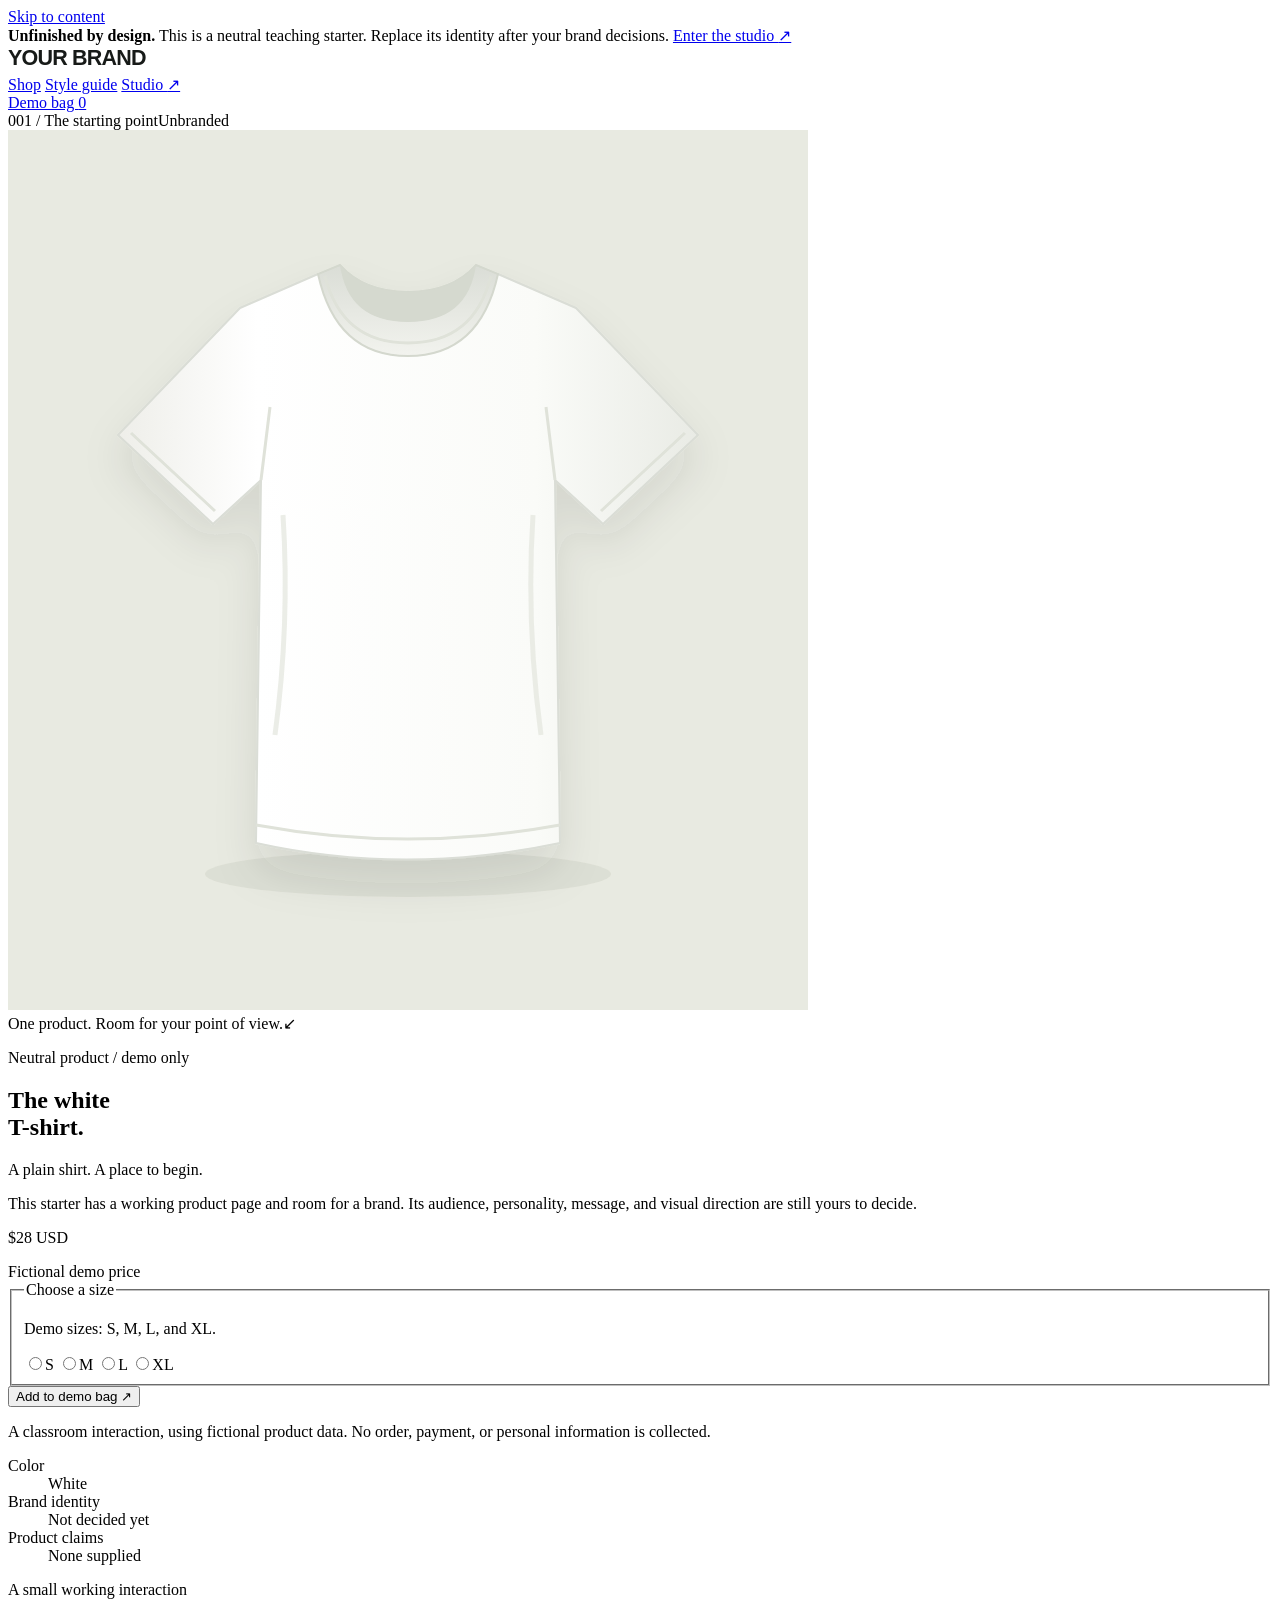
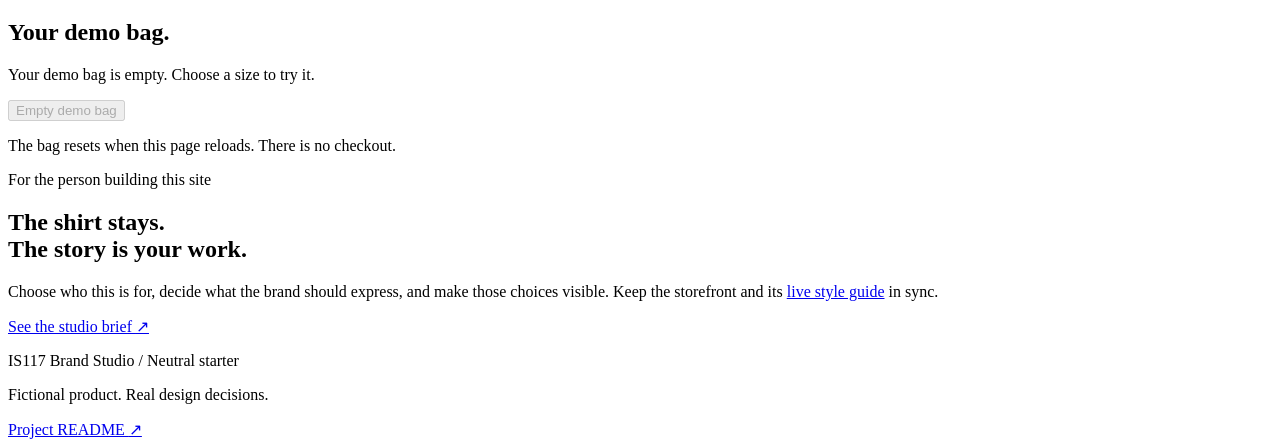
==== public/index.html @ 5d17308f "Initial commit" ====
<!doctype html>
<html lang="en">
  <head>
    <meta charset="utf-8" />
    <meta name="viewport" content="width=device-width, initial-scale=1" />
    <meta
      name="description"
      content="An unfinished, neutral T-shirt storefront for the IS117 Brand Studio. Build a brand through deliberate, visible design choices."
    />
    <title>Your Brand — neutral storefront starter</title>
    <link rel="icon" href="data:," />
    <link rel="stylesheet" href="styles.css" />
    <script src="shop.js" defer></script>
  </head>
  <body>
    <a class="skip-link" href="#main">Skip to content</a>
    <aside class="starter-notice" aria-label="Starter information">
      <span
        ><strong>Unfinished by design.</strong> This is a neutral teaching
        starter. Replace its identity after your brand decisions.</span
      >
      <a href="studio.html"
        >Enter the studio <span aria-hidden="true">↗</span></a
      >
    </aside>
    <header class="site-header wrap">
      <a
        class="brand-link"
        href="index.html"
        aria-label="Your Brand storefront home"
        ><img
          class="wordmark"
          src="assets/wordmark.svg"
          alt="Neutral starter wordmark"
          width="175"
          height="26"
      /></a>
      <nav class="main-nav" aria-label="Main navigation">
        <a class="nav-link" href="index.html" aria-current="page">Shop</a>
        <a class="nav-link" href="styleguide.html">Style guide</a>
        <a class="nav-link" href="studio.html"
          >Studio <span aria-hidden="true">↗</span></a
        >
      </nav>
      <a class="bag-link" href="#demo-bag" aria-label="View demo bag"
        >Demo bag <span id="bag-count" class="bag-count">0</span></a
      >
    </header>

    <main id="main">
      <section class="product-section wrap" aria-labelledby="product-title">
        <div class="product-visual">
          <div class="visual-label">
            <span>001 / The starting point</span><span>Unbranded</span>
          </div>
          <img
            class="shirt-image"
            src="assets/white-shirt.svg"
            alt="Plain white, unbranded short-sleeved T-shirt"
            width="800"
            height="880"
            fetchpriority="high"
          />
          <div class="image-caption">
            <span>One product. Room for your point of view.</span
            ><span aria-hidden="true">↙</span>
          </div>
        </div>
        <div class="product-information">
          <p class="eyebrow">
            <span class="status-dot" aria-hidden="true"></span> Neutral product
            / demo only
          </p>
          <h1 id="product-title">The white<br />T-shirt.</h1>
          <p class="product-intro">A plain shirt. A place to begin.</p>
          <p class="muted product-description">
            This starter has a working product page and room for a brand. Its
            audience, personality, message, and visual direction are still yours
            to decide.
          </p>
          <div class="price-row">
            <p class="price">$28 <span>USD</span></p>
            <span class="micro-label">Fictional demo price</span>
          </div>
          <form id="product-form" class="product-form" novalidate>
            <fieldset aria-describedby="size-help size-error">
              <legend>Choose a size</legend>
              <p id="size-help" class="field-help">
                Demo sizes: S, M, L, and XL.
              </p>
              <div class="size-options">
                <label class="size-option"
                  ><input type="radio" name="size" value="S" /><span
                    >S</span
                  ></label
                >
                <label class="size-option"
                  ><input type="radio" name="size" value="M" /><span
                    >M</span
                  ></label
                >
                <label class="size-option"
                  ><input type="radio" name="size" value="L" /><span
                    >L</span
                  ></label
                >
                <label class="size-option"
                  ><input type="radio" name="size" value="XL" /><span
                    >XL</span
                  ></label
                >
              </div>
              <p id="size-error" class="field-error" role="alert" hidden>
                Choose a size before adding the shirt to your demo bag.
              </p>
            </fieldset>
            <button class="button button-primary add-button" type="submit">
              Add to demo bag <span aria-hidden="true">↗</span>
            </button>
          </form>
          <p class="demo-disclaimer">
            A classroom interaction, using fictional product data. No order,
            payment, or personal information is collected.
          </p>
          <dl class="product-facts">
            <div>
              <dt>Color</dt>
              <dd>White</dd>
            </div>
            <div>
              <dt>Brand identity</dt>
              <dd>Not decided yet</dd>
            </div>
            <div>
              <dt>Product claims</dt>
              <dd>None supplied</dd>
            </div>
          </dl>
        </div>
      </section>

      <section
        id="demo-bag"
        class="bag-section wrap"
        aria-labelledby="bag-title"
      >
        <div>
          <p class="eyebrow">A small working interaction</p>
          <h2 id="bag-title">Your demo bag.</h2>
        </div>
        <div class="bag-details">
          <p
            id="bag-status"
            class="bag-message"
            role="status"
            aria-live="polite"
            aria-atomic="true"
          >
            Your demo bag is empty. Choose a size to try it.
          </p>
          <ul id="bag-items" class="bag-items"></ul>
          <button id="clear-bag" class="text-button" type="button" disabled>
            Empty demo bag
          </button>
          <p class="field-help">
            The bag resets when this page reloads. There is no checkout.
          </p>
        </div>
      </section>

      <section class="starter-next wrap" aria-labelledby="next-title">
        <p class="eyebrow">For the person building this site</p>
        <h2 id="next-title">The shirt stays.<br />The story is your work.</h2>
        <div>
          <p>
            Choose who this is for, decide what the brand should express, and
            make those choices visible. Keep the storefront and its
            <a href="styleguide.html">live style guide</a> in sync.
          </p>
          <a class="button button-secondary" href="studio.html"
            >See the studio brief <span aria-hidden="true">↗</span></a
          >
        </div>
      </section>
    </main>

    <footer class="site-footer wrap">
      <p>
        IS117 Brand Studio <span class="footer-separator"> / </span> Neutral
        starter
      </p>
      <p class="footer-tagline">Fictional product. Real design decisions.</p>
      <a href="https://github.com/kaw393939/is117-brand-studio#readme"
        >Project README <span aria-hidden="true">↗</span></a
      >
    </footer>
  </body>
</html>
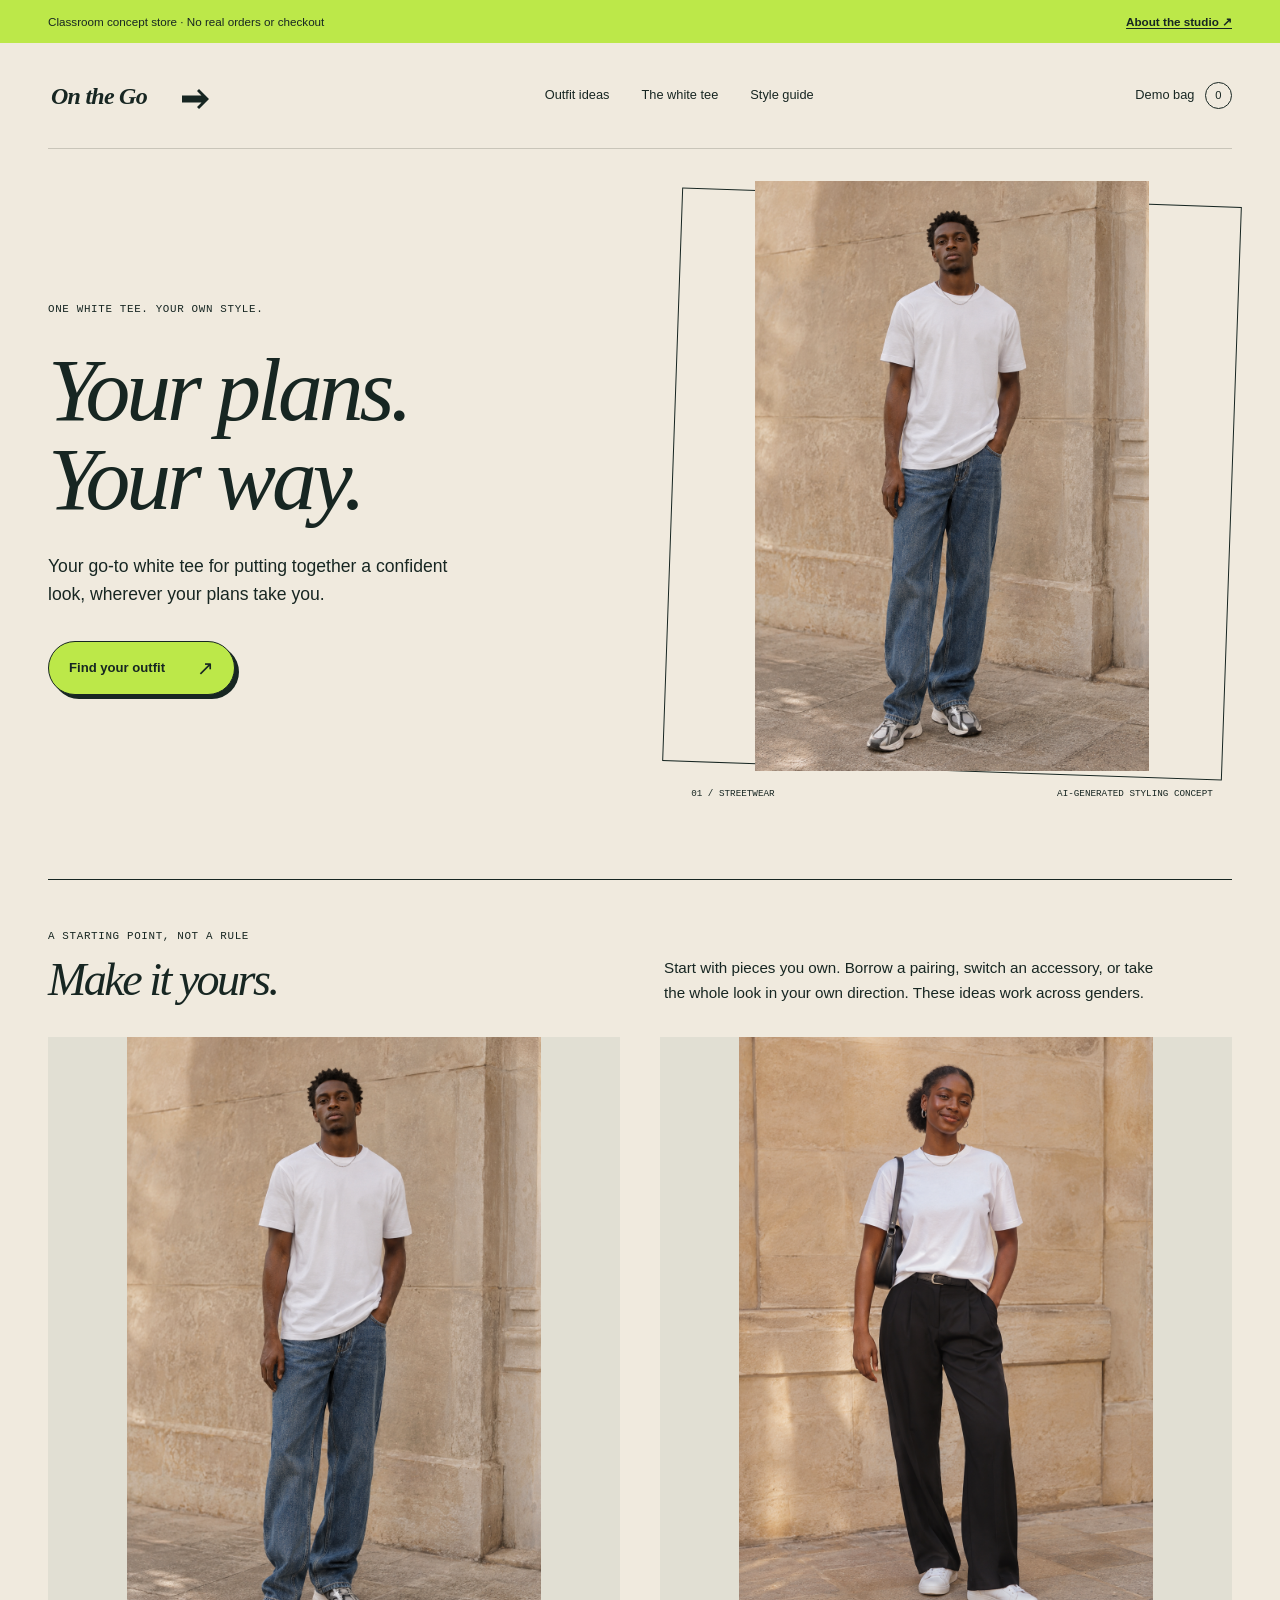
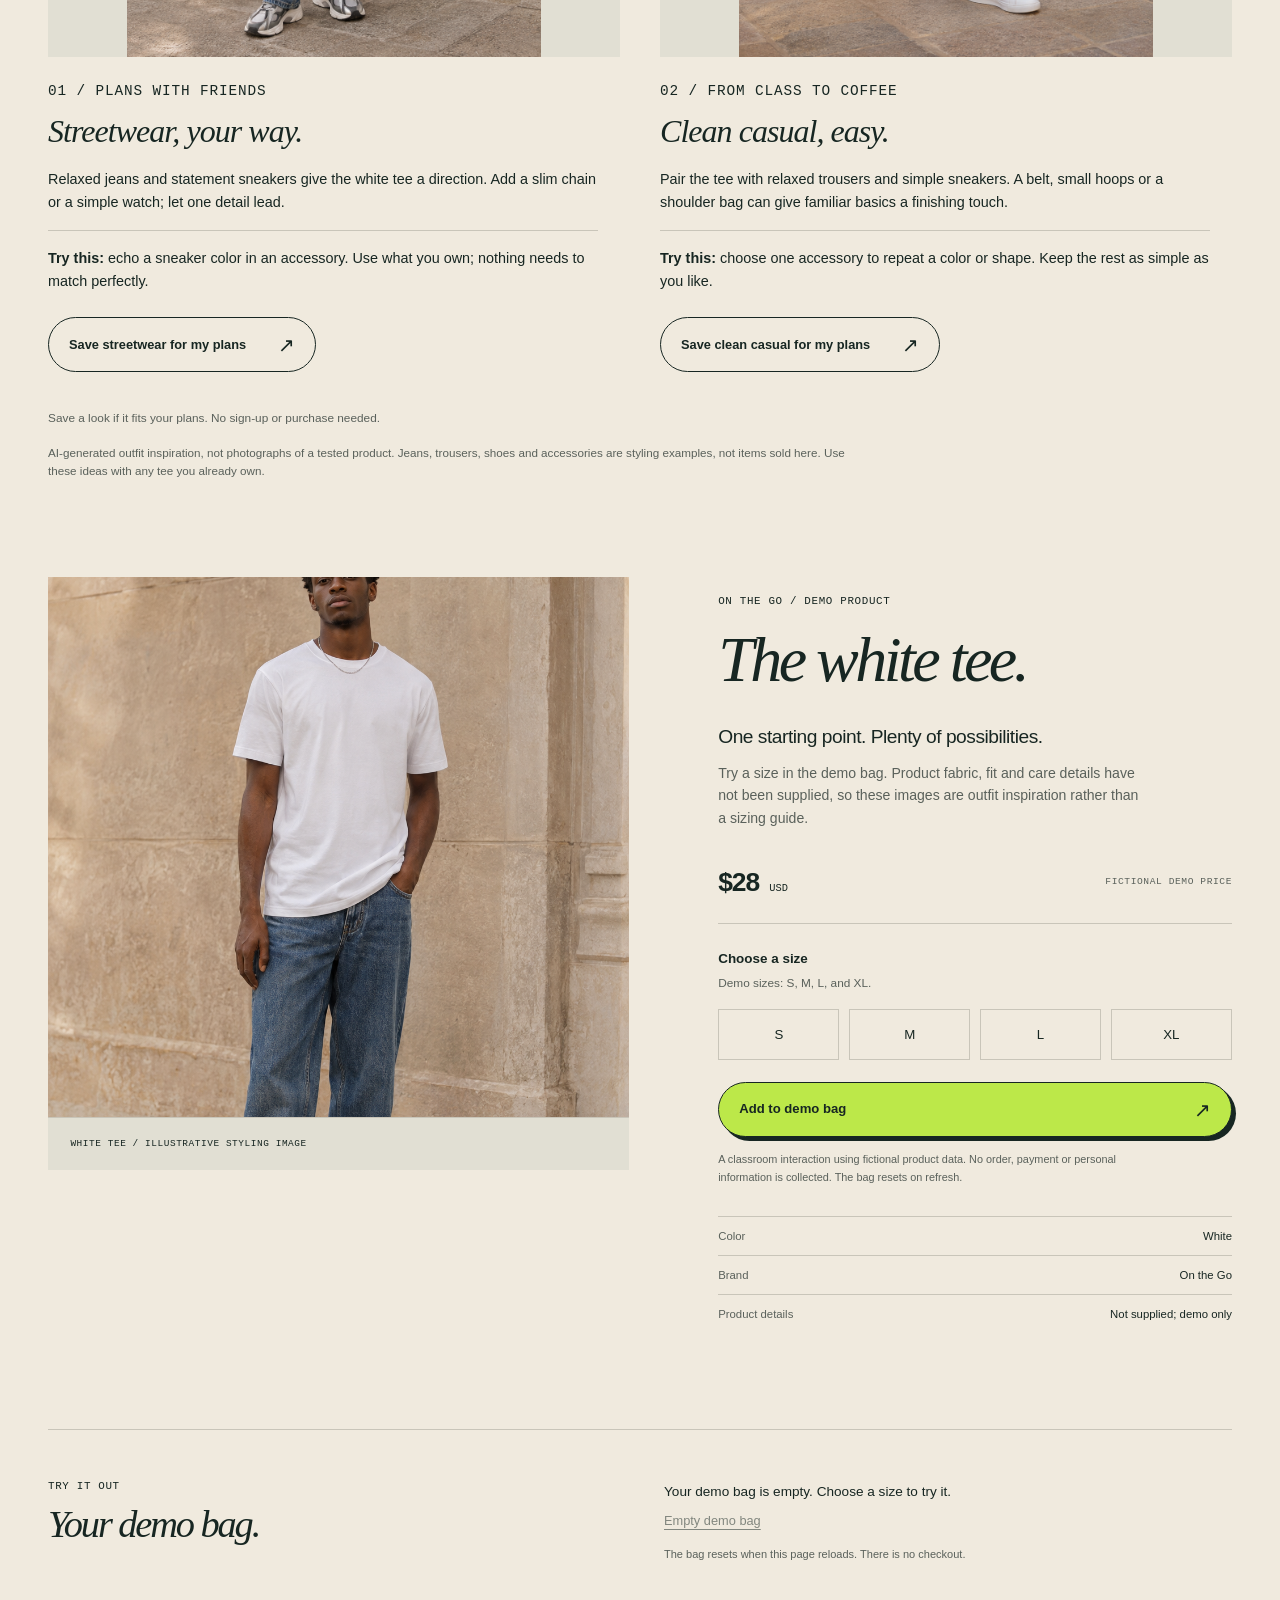
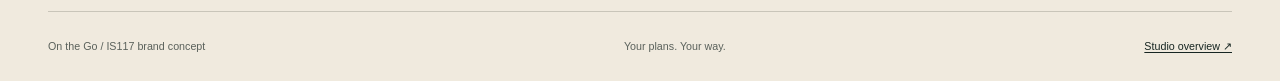
==== commit eac0d788: "Build BRAND-001 On the Go storefront and live style guide" ====
--- a/public/index.html
+++ b/public/index.html
@@ -5,78 +5,226 @@
     <meta name="viewport" content="width=device-width, initial-scale=1" />
     <meta
       name="description"
-      content="An unfinished, neutral T-shirt storefront for the IS117 Brand Studio. Build a brand through deliberate, visible design choices."
+      content="On the Go: a white tee, outfit inspiration and room to make it yours. A classroom storefront with a temporary demo bag."
     />
-    <title>Your Brand — neutral storefront starter</title>
+    <title>On the Go — Your plans. Your way.</title>
     <link rel="icon" href="data:," />
     <link rel="stylesheet" href="styles.css" />
     <script src="shop.js" defer></script>
+    <script src="outfits.js" defer></script>
   </head>
   <body>
     <a class="skip-link" href="#main">Skip to content</a>
-    <aside class="starter-notice" aria-label="Starter information">
-      <span
-        ><strong>Unfinished by design.</strong> This is a neutral teaching
-        starter. Replace its identity after your brand decisions.</span
-      >
-      <a href="studio.html"
-        >Enter the studio <span aria-hidden="true">↗</span></a
-      >
+    <aside class="starter-notice" aria-label="Demo information">
+      <span>Classroom concept store · No real orders or checkout</span
+      ><a href="studio.html">About the studio ↗</a>
     </aside>
     <header class="site-header wrap">
       <a
         class="brand-link"
         href="index.html"
-        aria-label="Your Brand storefront home"
+        aria-label="On the Go storefront home"
         ><img
           class="wordmark"
-          src="assets/wordmark.svg"
-          alt="Neutral starter wordmark"
+          src="assets/on-the-go-wordmark.svg"
+          alt="On the Go"
           width="175"
-          height="26"
+          height="36"
       /></a>
       <nav class="main-nav" aria-label="Main navigation">
-        <a class="nav-link" href="index.html" aria-current="page">Shop</a>
-        <a class="nav-link" href="styleguide.html">Style guide</a>
-        <a class="nav-link" href="studio.html"
-          >Studio <span aria-hidden="true">↗</span></a
-        >
+        <a class="nav-link" href="#outfits">Outfit ideas</a
+        ><a class="nav-link" href="#product-title">The white tee</a
+        ><a class="nav-link" href="styleguide.html">Style guide</a>
       </nav>
       <a class="bag-link" href="#demo-bag" aria-label="View demo bag"
         >Demo bag <span id="bag-count" class="bag-count">0</span></a
       >
     </header>
-
     <main id="main">
+      <section class="campaign-hero wrap" aria-labelledby="hero-title">
+        <div class="campaign-copy">
+          <p class="eyebrow">One white tee. Your own style.</p>
+          <h1 id="hero-title">Your plans.<br />Your way.</h1>
+          <p class="campaign-promise">
+            Your go-to white tee for putting together a confident look, wherever
+            your plans take you.
+          </p>
+          <a class="button button-primary" href="#outfits"
+            >Find your outfit <span aria-hidden="true">↗</span></a
+          >
+        </div>
+        <figure class="campaign-photo">
+          <img
+            src="assets/on-the-go-streetwear-v2.png"
+            alt="AI-generated outfit inspiration: a Black man in a plain white tee, relaxed blue jeans, silver chain and statement sneakers"
+            width="1024"
+            height="1536"
+            fetchpriority="high"
+          />
+          <figcaption>
+            <span>01 / Streetwear</span
+            ><span>AI-generated styling concept</span>
+          </figcaption>
+        </figure>
+      </section>
+      <section
+        class="outfit-section wrap"
+        id="outfits"
+        aria-labelledby="outfits-title"
+      >
+        <div class="outfit-heading">
+          <div>
+            <p class="eyebrow">A starting point, not a rule</p>
+            <h2 id="outfits-title">Make it yours.</h2>
+          </div>
+          <p>
+            Start with pieces you own. Borrow a pairing, switch an accessory, or
+            take the whole look in your own direction. These ideas work across
+            genders.
+          </p>
+        </div>
+        <div class="outfit-grid">
+          <article class="outfit-card" aria-labelledby="streetwear-title">
+            <img
+              class="outfit-photo"
+              src="assets/on-the-go-streetwear-v2.png"
+              alt="AI-generated streetwear look worn by a Black man: white tee, blue jeans, silver chain and gray-and-white sneakers"
+              width="1024"
+              height="1536"
+            />
+            <div class="outfit-card-copy">
+              <p class="eyebrow">01 / Plans with friends</p>
+              <h3 id="streetwear-title">Streetwear, your way.</h3>
+              <p>
+                Relaxed jeans and statement sneakers give the white tee a
+                direction. Add a slim chain or a simple watch; let one detail
+                lead.
+              </p>
+              <p class="outfit-tip">
+                <strong>Try this:</strong> echo a sneaker color in an accessory.
+                Use what you own; nothing needs to match perfectly.
+              </p>
+              <button
+                class="button button-secondary save-look"
+                type="button"
+                data-look="streetwear"
+                aria-expanded="false"
+                aria-controls="streetwear-plan"
+              >
+                Save streetwear for my plans <span aria-hidden="true">↗</span>
+              </button>
+              <div class="look-plan" id="streetwear-plan" hidden>
+                <h4>Your streetwear checklist</h4>
+                <ul>
+                  <li>A white tee</li>
+                  <li>Relaxed jeans</li>
+                  <li>Your statement sneakers</li>
+                  <li>One accessory you like: a chain or watch</li>
+                </ul>
+                <p>
+                  A starting point for the look you chose. Save is temporary and
+                  clears on refresh.
+                </p>
+                <a href="#product-title">Try the white tee in the demo bag →</a
+                ><button
+                  class="text-button remove-look"
+                  type="button"
+                  data-look="streetwear"
+                >
+                  Remove saved streetwear look
+                </button>
+              </div>
+            </div>
+          </article>
+          <article class="outfit-card" aria-labelledby="casual-title">
+            <img
+              class="outfit-photo"
+              src="assets/on-the-go-clean-casual-v1.png"
+              alt="AI-generated clean casual look worn by a Black woman: white tee, black trousers, simple sneakers, silver jewelry and a dark shoulder bag"
+              width="1024"
+              height="1536"
+            />
+            <div class="outfit-card-copy">
+              <p class="eyebrow">02 / From class to coffee</p>
+              <h3 id="casual-title">Clean casual, easy.</h3>
+              <p>
+                Pair the tee with relaxed trousers and simple sneakers. A belt,
+                small hoops or a shoulder bag can give familiar basics a
+                finishing touch.
+              </p>
+              <p class="outfit-tip">
+                <strong>Try this:</strong> choose one accessory to repeat a
+                color or shape. Keep the rest as simple as you like.
+              </p>
+              <button
+                class="button button-secondary save-look"
+                type="button"
+                data-look="casual"
+                aria-expanded="false"
+                aria-controls="casual-plan"
+              >
+                Save clean casual for my plans <span aria-hidden="true">↗</span>
+              </button>
+              <div class="look-plan" id="casual-plan" hidden>
+                <h4>Your clean casual checklist</h4>
+                <ul>
+                  <li>A white tee</li>
+                  <li>Relaxed trousers</li>
+                  <li>Simple sneakers</li>
+                  <li>A finishing detail: a belt, hoops or bag</li>
+                </ul>
+                <p>
+                  A starting point for the look you chose. Save is temporary and
+                  clears on refresh.
+                </p>
+                <a href="#product-title">Try the white tee in the demo bag →</a
+                ><button
+                  class="text-button remove-look"
+                  type="button"
+                  data-look="casual"
+                >
+                  Remove saved clean casual look
+                </button>
+              </div>
+            </div>
+          </article>
+        </div>
+        <p
+          id="look-status"
+          class="field-help"
+          role="status"
+          aria-live="polite"
+          aria-atomic="true"
+        >
+          Save a look if it fits your plans. No sign-up or purchase needed.
+        </p>
+        <p class="concept-note">
+          AI-generated outfit inspiration, not photographs of a tested product.
+          Jeans, trousers, shoes and accessories are styling examples, not items
+          sold here. Use these ideas with any tee you already own.
+        </p>
+      </section>
       <section class="product-section wrap" aria-labelledby="product-title">
-        <div class="product-visual">
-          <div class="visual-label">
-            <span>001 / The starting point</span><span>Unbranded</span>
-          </div>
+        <div class="product-visual product-detail-photo">
           <img
             class="shirt-image"
-            src="assets/white-shirt.svg"
-            alt="Plain white, unbranded short-sleeved T-shirt"
-            width="800"
-            height="880"
-            fetchpriority="high"
+            src="assets/on-the-go-streetwear-v2.png"
+            alt="AI-generated close view of the plain white tee worn in the streetwear styling concept"
+            width="1024"
+            height="1536"
           />
-          <div class="image-caption">
-            <span>One product. Room for your point of view.</span
-            ><span aria-hidden="true">↙</span>
-          </div>
+          <p class="image-caption">White tee / illustrative styling image</p>
         </div>
         <div class="product-information">
-          <p class="eyebrow">
-            <span class="status-dot" aria-hidden="true"></span> Neutral product
-            / demo only
-          </p>
-          <h1 id="product-title">The white<br />T-shirt.</h1>
-          <p class="product-intro">A plain shirt. A place to begin.</p>
+          <p class="eyebrow">On the Go / Demo product</p>
+          <h2 id="product-title">The white tee.</h2>
+          <p class="product-intro">
+            One starting point. Plenty of possibilities.
+          </p>
           <p class="muted product-description">
-            This starter has a working product page and room for a brand. Its
-            audience, personality, message, and visual direction are still yours
-            to decide.
+            Try a size in the demo bag. Product fabric, fit and care details
+            have not been supplied, so these images are outfit inspiration
+            rather than a sizing guide.
           </p>
           <div class="price-row">
             <p class="price">$28 <span>USD</span></p>
@@ -119,8 +267,9 @@
             </button>
           </form>
           <p class="demo-disclaimer">
-            A classroom interaction, using fictional product data. No order,
-            payment, or personal information is collected.
+            A classroom interaction using fictional product data. No order,
+            payment or personal information is collected. The bag resets on
+            refresh.
           </p>
           <dl class="product-facts">
             <div>
@@ -128,24 +277,23 @@
               <dd>White</dd>
             </div>
             <div>
-              <dt>Brand identity</dt>
-              <dd>Not decided yet</dd>
+              <dt>Brand</dt>
+              <dd>On the Go</dd>
             </div>
             <div>
-              <dt>Product claims</dt>
-              <dd>None supplied</dd>
+              <dt>Product details</dt>
+              <dd>Not supplied; demo only</dd>
             </div>
           </dl>
         </div>
       </section>
-
       <section
         id="demo-bag"
         class="bag-section wrap"
         aria-labelledby="bag-title"
       >
         <div>
-          <p class="eyebrow">A small working interaction</p>
+          <p class="eyebrow">Try it out</p>
           <h2 id="bag-title">Your demo bag.</h2>
         </div>
         <div class="bag-details">
@@ -167,32 +315,11 @@
           </p>
         </div>
       </section>
-
-      <section class="starter-next wrap" aria-labelledby="next-title">
-        <p class="eyebrow">For the person building this site</p>
-        <h2 id="next-title">The shirt stays.<br />The story is your work.</h2>
-        <div>
-          <p>
-            Choose who this is for, decide what the brand should express, and
-            make those choices visible. Keep the storefront and its
-            <a href="styleguide.html">live style guide</a> in sync.
-          </p>
-          <a class="button button-secondary" href="studio.html"
-            >See the studio brief <span aria-hidden="true">↗</span></a
-          >
-        </div>
-      </section>
     </main>
-
     <footer class="site-footer wrap">
-      <p>
-        IS117 Brand Studio <span class="footer-separator"> / </span> Neutral
-        starter
-      </p>
-      <p class="footer-tagline">Fictional product. Real design decisions.</p>
-      <a href="https://github.com/kaw393939/is117-brand-studio#readme"
-        >Project README <span aria-hidden="true">↗</span></a
-      >
+      <p>On the Go / IS117 brand concept</p>
+      <p class="footer-tagline">Your plans. Your way.</p>
+      <a href="studio.html">Studio overview ↗</a>
     </footer>
   </body>
 </html>
--- a/public/styles.css
+++ b/public/styles.css
@@ -0,0 +1,1537 @@
+/* Shared brand tokens. Change these after you agree on your brand direction.
+   Both the storefront and the live style guide use this file. */
+:root {
+  --color-paper: #f0eade;
+  --color-ink: #172622;
+  --color-muted: #5a615b;
+  --color-line: #c9c5b9;
+  --color-accent: #bce849;
+  --color-soft: #e1dfd3;
+  --color-white: #fff;
+  --color-danger: #992e28;
+  --font-body: arial, helvetica, sans-serif;
+  --font-display: georgia, "Times New Roman", serif;
+  --font-mono: ui-monospace, sfmono-regular, consolas, monospace;
+  --space-1: 0.5rem;
+  --space-2: 1rem;
+  --space-3: 1.5rem;
+  --space-4: 2rem;
+  --space-5: 3rem;
+  --space-6: 4rem;
+  --page-width: 1440px;
+}
+
+* {
+  box-sizing: border-box;
+}
+
+html {
+  scroll-behavior: smooth;
+  scroll-padding-top: 1.5rem;
+}
+
+body {
+  margin: 0;
+  background: var(--color-paper);
+  color: var(--color-ink);
+  font-family: var(--font-body);
+  line-height: 1.6;
+  -webkit-font-smoothing: antialiased;
+}
+
+img,
+svg {
+  display: block;
+  max-width: 100%;
+}
+
+button,
+a,
+input {
+  -webkit-tap-highlight-color: transparent;
+}
+
+a {
+  color: inherit;
+  text-underline-offset: 0.2em;
+  text-decoration-thickness: 1px;
+}
+
+a:hover {
+  text-decoration-thickness: 2px;
+}
+
+button,
+input {
+  font: inherit;
+}
+
+button {
+  cursor: pointer;
+}
+
+button:disabled {
+  cursor: default;
+}
+
+:focus-visible {
+  outline: 3px solid var(--color-ink);
+  outline-offset: 5px;
+}
+
+[hidden] {
+  display: none !important;
+}
+
+::selection {
+  background: var(--color-accent);
+  color: var(--color-ink);
+}
+
+h1,
+h2,
+h3,
+p {
+  margin: 0;
+}
+
+h1,
+h2,
+h3 {
+  font-family: var(--font-display);
+  font-weight: 400;
+  font-style: italic;
+}
+
+h1 {
+  font-size: clamp(3.4rem, 6.25vw, 6.6rem);
+  line-height: 0.99;
+  letter-spacing: -0.045em;
+}
+
+h2 {
+  font-size: clamp(2rem, 3.6vw, 3.75rem);
+  line-height: 1.08;
+  letter-spacing: -0.055em;
+}
+
+h3 {
+  font-family: var(--font-body);
+  font-style: normal;
+  font-size: 1.3rem;
+  line-height: 1.3;
+  letter-spacing: -0.03em;
+}
+
+p + p {
+  margin-top: var(--space-2);
+}
+
+.wrap {
+  width: min(calc(100% - 6rem), var(--page-width));
+  margin-inline: auto;
+}
+
+.muted {
+  color: var(--color-muted);
+}
+
+.eyebrow,
+.micro-label,
+.visual-label,
+.image-caption,
+.section-number,
+.type-label,
+.token-name {
+  font-family: var(--font-mono);
+  font-size: 0.68rem;
+  font-weight: 500;
+  line-height: 1.5;
+  letter-spacing: 0.06em;
+  text-transform: uppercase;
+}
+
+.eyebrow {
+  display: flex;
+  align-items: center;
+  gap: 0.55rem;
+}
+
+.status-dot {
+  width: 7px;
+  height: 7px;
+  display: inline-block;
+  background: var(--color-ink);
+  border-radius: 50%;
+}
+
+.skip-link {
+  position: fixed;
+  top: 8px;
+  left: 8px;
+  z-index: 10;
+  transform: translateY(-180%);
+  padding: 0.75rem 1rem;
+  background: var(--color-ink);
+  color: var(--color-white);
+}
+
+.skip-link:focus {
+  transform: translateY(0);
+}
+
+.starter-notice {
+  display: flex;
+  justify-content: space-between;
+  align-items: center;
+  gap: 1.5rem;
+  padding: 0.8rem 3rem;
+  background: var(--color-accent);
+  font-size: 0.73rem;
+  line-height: 1.5;
+}
+
+.starter-notice a {
+  flex-shrink: 0;
+  font-weight: 650;
+}
+
+.site-header {
+  min-height: 106px;
+  display: flex;
+  align-items: center;
+  gap: 3rem;
+  border-bottom: 1px solid var(--color-line);
+}
+
+.brand-link {
+  display: inline-block;
+  flex-shrink: 0;
+}
+
+.wordmark {
+  width: 175px;
+  height: 36px;
+}
+
+.main-nav {
+  display: flex;
+  justify-content: center;
+  align-items: center;
+  gap: 2rem;
+  margin-inline: auto;
+}
+
+.nav-link,
+.bag-link {
+  text-decoration: none;
+  font-size: 0.8rem;
+}
+
+.nav-link {
+  padding-block: 0.5rem;
+  border-bottom: 1px solid transparent;
+}
+
+.nav-link:hover,
+.nav-link[aria-current="page"] {
+  border-color: currentcolor;
+}
+
+.bag-link {
+  display: flex;
+  align-items: center;
+  gap: 0.65rem;
+  white-space: nowrap;
+}
+
+.bag-count {
+  display: grid;
+  place-items: center;
+  min-width: 1.7rem;
+  height: 1.7rem;
+  border: 1px solid var(--color-ink);
+  border-radius: 50%;
+  font-size: 0.7rem;
+}
+
+.product-section {
+  display: grid;
+  grid-template-columns: 1.13fr 1fr;
+  gap: clamp(3rem, 7vw, 8rem);
+  padding-block: var(--space-5) 5rem;
+  align-items: start;
+}
+
+.product-visual {
+  position: relative;
+  background: var(--color-soft);
+}
+
+.visual-label {
+  position: absolute;
+  z-index: 1;
+  inset: 1.3rem 1.4rem auto;
+  display: flex;
+  justify-content: space-between;
+  gap: 1rem;
+  font-size: 0.6rem;
+}
+
+.shirt-image {
+  width: 100%;
+  height: auto;
+  aspect-ratio: 800 / 880;
+  object-fit: contain;
+}
+
+.image-caption {
+  display: flex;
+  align-items: center;
+  justify-content: space-between;
+  gap: 1rem;
+  padding: 1.2rem 1.4rem;
+  border-top: 1px solid var(--color-line);
+  font-size: 0.59rem;
+}
+
+.image-caption > :last-child {
+  font-family: var(--font-body);
+  font-size: 1.5rem;
+  line-height: 1;
+}
+
+.product-information {
+  max-width: 530px;
+  padding-block: 1rem;
+}
+
+.product-information h1 {
+  margin-top: 1.6rem;
+}
+
+.product-intro {
+  font-size: 1.2rem;
+  line-height: 1.5;
+  margin-top: 1.8rem;
+  letter-spacing: -0.025em;
+}
+
+.product-description {
+  margin-top: 0.6rem;
+  font-size: 0.88rem;
+  max-width: 430px;
+}
+
+.price-row {
+  display: flex;
+  align-items: center;
+  justify-content: space-between;
+  gap: 1rem;
+  margin-block: 2rem 1.5rem;
+  padding-bottom: 1.2rem;
+  border-bottom: 1px solid var(--color-line);
+}
+
+.price {
+  font-size: 1.65rem;
+  letter-spacing: -0.04em;
+  font-weight: 600;
+}
+
+.price span {
+  font-family: var(--font-mono);
+  font-size: 0.65rem;
+  font-weight: 400;
+  letter-spacing: 0;
+  margin-left: 0.25rem;
+}
+
+.price-row .micro-label {
+  color: var(--color-muted);
+  font-size: 0.6rem;
+}
+
+fieldset {
+  padding: 0;
+  margin: 0;
+  border: 0;
+  min-width: 0;
+}
+
+legend {
+  padding: 0;
+  font-size: 0.84rem;
+  font-weight: 650;
+}
+
+.field-help {
+  margin-top: 0.3rem;
+  color: var(--color-muted);
+  font-size: 0.74rem;
+}
+
+.size-options {
+  display: grid;
+  grid-template-columns: repeat(4, 1fr);
+  gap: 0.6rem;
+  margin-top: 1rem;
+}
+
+.size-option {
+  position: relative;
+  cursor: pointer;
+}
+
+.size-option input {
+  position: absolute;
+  opacity: 0;
+  width: 100%;
+  height: 100%;
+  margin: 0;
+  cursor: pointer;
+}
+
+.size-option span {
+  display: grid;
+  place-items: center;
+  min-height: 3.2rem;
+  border: 1px solid var(--color-line);
+  background: var(--color-paper);
+  font-size: 0.83rem;
+  transition:
+    background 150ms ease,
+    border-color 150ms ease;
+}
+
+.size-option input:checked + span {
+  background: var(--color-ink);
+  border-color: var(--color-ink);
+  color: var(--color-paper);
+}
+
+.size-option input:hover + span {
+  border-color: var(--color-ink);
+}
+
+.size-option input:focus-visible + span {
+  outline: 3px solid var(--color-ink);
+  outline-offset: 4px;
+}
+
+.size-option input:focus-visible {
+  outline: none;
+}
+
+.field-error {
+  color: var(--color-danger);
+  font-size: 0.8rem;
+  margin-top: 0.9rem;
+  font-weight: 550;
+}
+
+.button {
+  display: inline-flex;
+  align-items: center;
+  justify-content: space-between;
+  gap: 2rem;
+  min-height: 3.4rem;
+  border: 1px solid var(--color-ink);
+  padding: 0.9rem 1.25rem;
+  font-size: 0.82rem;
+  font-weight: 550;
+  line-height: 1.4;
+  text-decoration: none;
+  border-radius: 2rem;
+  transition:
+    background 150ms ease,
+    color 150ms ease;
+}
+
+.button > span[aria-hidden] {
+  font-size: 1.25rem;
+  line-height: 1;
+}
+
+.button-primary {
+  background: var(--color-accent);
+  color: var(--color-ink);
+  box-shadow: 4px 4px 0 var(--color-ink);
+}
+
+.button-primary:hover {
+  background: var(--color-ink);
+  color: var(--color-paper);
+}
+
+.button-secondary {
+  background: transparent;
+  color: var(--color-ink);
+}
+
+.button-secondary:hover {
+  background: var(--color-soft);
+}
+
+.add-button {
+  width: 100%;
+  margin-top: 1.4rem;
+}
+
+.demo-disclaimer {
+  font-size: 0.68rem;
+  line-height: 1.65;
+  color: var(--color-muted);
+  margin-top: 0.9rem;
+  max-width: 420px;
+}
+
+.product-facts {
+  margin-bottom: 0;
+  margin-top: 1.8rem;
+}
+
+.product-facts div {
+  display: flex;
+  justify-content: space-between;
+  gap: 1rem;
+  padding-block: 0.62rem;
+  border-top: 1px solid var(--color-line);
+  font-size: 0.71rem;
+}
+
+.product-facts dt {
+  color: var(--color-muted);
+}
+
+.product-facts dd {
+  margin: 0;
+  font-weight: 500;
+  text-align: right;
+}
+
+.bag-section {
+  display: grid;
+  grid-template-columns: 1fr 1fr;
+  gap: 3rem;
+  border-top: 1px solid var(--color-line);
+  padding-block: 3rem;
+}
+
+.bag-section h2 {
+  margin-top: 0.6rem;
+  font-size: clamp(2rem, 3vw, 3rem);
+}
+
+.bag-details {
+  padding-top: 0.2rem;
+  font-size: 0.85rem;
+}
+
+.bag-message {
+  max-width: 500px;
+}
+
+.bag-items {
+  list-style: none;
+  margin: 1rem 0;
+  padding: 0;
+}
+
+.bag-items:empty {
+  margin: 0;
+}
+
+.bag-items li {
+  padding-block: 0.55rem;
+  border-bottom: 1px solid var(--color-line);
+  font-size: 0.78rem;
+}
+
+.text-button {
+  padding: 0.5rem 0;
+  border: 0;
+  background: transparent;
+  color: var(--color-ink);
+  font-size: 0.8rem;
+  text-decoration: underline;
+  text-underline-offset: 0.25rem;
+}
+
+.text-button:disabled {
+  opacity: 0.5;
+}
+
+.bag-details .field-help {
+  margin-top: 0.4rem;
+  font-size: 0.69rem;
+}
+
+.starter-next {
+  display: grid;
+  grid-template-columns: 1fr 1fr;
+  gap: 1.5rem 3rem;
+  background: var(--color-accent);
+  padding: 2.7rem 3rem 3rem;
+  margin-block: 1rem 4rem;
+}
+
+.starter-next > .eyebrow {
+  grid-column: 1 / -1;
+}
+
+.starter-next > div {
+  max-width: 470px;
+  font-size: 0.86rem;
+}
+
+.starter-next .button {
+  margin-top: 1.6rem;
+}
+
+.site-footer {
+  display: flex;
+  align-items: center;
+  justify-content: space-between;
+  gap: 2rem;
+  border-top: 1px solid var(--color-line);
+  padding-block: 1.6rem;
+  font-size: 0.67rem;
+  color: var(--color-muted);
+}
+
+.footer-tagline {
+  margin: 0;
+}
+
+.footer-separator {
+  margin-inline: 0.6rem;
+  color: var(--color-ink);
+}
+
+.site-footer a {
+  color: var(--color-ink);
+}
+
+/* Shared editorial pages */
+.page-hero {
+  padding-block: 4.5rem 3.8rem;
+  display: grid;
+  grid-template-columns: 1.25fr 0.75fr;
+  align-items: end;
+  gap: 1.3rem 4rem;
+}
+
+.page-hero > .eyebrow {
+  grid-column: 1 / -1;
+}
+
+.page-hero h1 {
+  font-size: clamp(3.5rem, 6.8vw, 7.3rem);
+}
+
+.page-hero .hero-summary {
+  max-width: 400px;
+  font-size: 0.95rem;
+  color: var(--color-muted);
+  padding-bottom: 0.25rem;
+}
+
+.hero-summary strong {
+  font-weight: 550;
+  color: var(--color-ink);
+}
+
+.page-subnav {
+  display: flex;
+  flex-wrap: wrap;
+  gap: 0.6rem 1.8rem;
+  padding-block: 1rem;
+  border-top: 1px solid var(--color-line);
+  border-bottom: 1px solid var(--color-line);
+  font-size: 0.76rem;
+}
+
+.section-link {
+  text-decoration: none;
+}
+
+.section-link:hover {
+  text-decoration: underline;
+}
+
+.guide-section {
+  padding-block: 3rem;
+  border-bottom: 1px solid var(--color-line);
+  display: grid;
+  grid-template-columns: 0.32fr 1fr;
+  column-gap: 3rem;
+}
+
+.section-heading .section-number {
+  color: var(--color-muted);
+  display: block;
+  margin-bottom: 0.8rem;
+}
+
+.section-heading h2 {
+  font-size: clamp(1.7rem, 2.5vw, 2.65rem);
+}
+
+.section-heading p {
+  font-size: 0.78rem;
+  color: var(--color-muted);
+  margin-top: 1rem;
+  max-width: 210px;
+}
+
+.guide-content {
+  min-width: 0;
+}
+
+.draft-label {
+  display: inline-block;
+  padding: 0.3rem 0.55rem;
+  background: var(--color-accent);
+  color: var(--color-ink);
+  font-family: var(--font-mono);
+  font-size: 0.6rem;
+  line-height: 1.4;
+  letter-spacing: 0.03em;
+  text-transform: uppercase;
+}
+
+.decision-grid {
+  display: grid;
+  grid-template-columns: repeat(3, 1fr);
+  gap: 1.5rem;
+  margin-top: 1.6rem;
+}
+
+.decision-grid > div {
+  border-top: 1px solid var(--color-line);
+  padding-top: 0.8rem;
+}
+
+.decision-grid h3 {
+  font-size: 0.85rem;
+  font-weight: 650;
+  letter-spacing: 0;
+}
+
+.decision-grid p {
+  font-size: 0.8rem;
+  color: var(--color-muted);
+  margin-top: 0.5rem;
+}
+
+.decision-grid .undecided {
+  font-size: 1.5rem;
+  font-weight: 450;
+  color: var(--color-ink);
+  letter-spacing: -0.04em;
+}
+
+.logo-board {
+  min-height: 230px;
+  display: grid;
+  place-items: center;
+  padding: 3rem;
+  background: var(--color-white);
+  border: 1px solid var(--color-line);
+}
+
+.logo-board img {
+  width: min(100%, 380px);
+}
+
+.logo-variants {
+  display: grid;
+  grid-template-columns: 1fr 1fr;
+  border: 1px solid var(--color-line);
+  border-top: 0;
+}
+
+.logo-variant {
+  min-height: 140px;
+  padding: 1.5rem;
+  display: flex;
+  flex-direction: column;
+  justify-content: space-between;
+  gap: 1.5rem;
+}
+
+.logo-variant + .logo-variant {
+  border-left: 1px solid var(--color-line);
+}
+
+.logo-small {
+  width: 110px;
+  height: auto;
+}
+
+.logo-mono {
+  width: 190px;
+}
+
+.logo-variant p,
+.guide-note {
+  font-size: 0.73rem;
+  color: var(--color-muted);
+}
+
+.guide-note {
+  margin-top: 1rem;
+  max-width: 680px;
+}
+
+.palette-grid {
+  display: grid;
+  grid-template-columns: repeat(5, 1fr);
+  gap: 0.65rem;
+}
+
+.color-swatch {
+  height: 120px;
+  border: 1px solid var(--color-line);
+  background: var(--swatch-color);
+}
+
+.palette-card h3 {
+  font-size: 0.76rem;
+  letter-spacing: 0;
+  font-weight: 650;
+  margin-top: 0.65rem;
+}
+
+.palette-card code {
+  font-family: var(--font-mono);
+  font-size: 0.65rem;
+  color: var(--color-muted);
+  display: block;
+  margin-top: 0.15rem;
+}
+
+.palette-card p {
+  font-size: 0.66rem;
+  color: var(--color-muted);
+  margin-top: 0.4rem;
+  line-height: 1.5;
+}
+
+.type-specimen {
+  border-top: 1px solid var(--color-line);
+  padding-block: 1.3rem;
+}
+
+.type-specimen:first-child {
+  border-top: 0;
+  padding-top: 0;
+}
+
+.type-label {
+  display: block;
+  margin-bottom: 1rem;
+  color: var(--color-muted);
+  font-size: 0.6rem;
+}
+
+.type-display {
+  font-family: var(--font-display);
+  font-size: clamp(2.5rem, 4.5vw, 5rem);
+  font-weight: 400;
+  font-style: italic;
+  letter-spacing: -0.045em;
+  line-height: 1;
+  max-width: 700px;
+}
+
+.type-body {
+  font-family: var(--font-body);
+  font-size: 1rem;
+  max-width: 570px;
+}
+
+.type-mono {
+  font-family: var(--font-mono);
+  text-transform: uppercase;
+  font-size: 0.7rem;
+  letter-spacing: 0.06em;
+}
+
+.spacing-grid {
+  display: flex;
+  flex-wrap: wrap;
+  align-items: start;
+  gap: 2rem;
+}
+
+.spacing-token {
+  min-width: 52px;
+}
+
+.spacing-bar {
+  width: var(--token-size);
+  height: 40px;
+  background: var(--color-ink);
+  margin-bottom: 0.9rem;
+}
+
+.token-name {
+  display: block;
+  font-size: 0.6rem;
+}
+
+.spacing-token code {
+  font-family: var(--font-mono);
+  color: var(--color-muted);
+  font-size: 0.65rem;
+}
+
+.button-samples {
+  display: flex;
+  flex-wrap: wrap;
+  gap: 1rem;
+}
+
+.button-samples .button {
+  min-width: 185px;
+}
+
+.voice-grid {
+  display: grid;
+  grid-template-columns: 1fr 1fr;
+  gap: 2rem;
+}
+
+.voice-grid h3 {
+  font-size: 0.95rem;
+  font-weight: 600;
+  margin-bottom: 0.65rem;
+}
+
+.voice-grid p {
+  font-size: 0.84rem;
+  color: var(--color-muted);
+}
+
+.voice-example {
+  font-size: 1.7rem !important;
+  color: var(--color-ink) !important;
+  letter-spacing: -0.035em;
+  line-height: 1.3;
+}
+
+.guide-footer-note {
+  display: flex;
+  gap: 2rem;
+  align-items: center;
+  justify-content: space-between;
+  background: var(--color-soft);
+  padding: 1.5rem 2rem;
+  margin-block: 2rem 4rem;
+}
+
+.guide-footer-note p {
+  font-size: 0.83rem;
+  max-width: 680px;
+}
+
+.guide-footer-note a {
+  font-size: 0.8rem;
+  white-space: nowrap;
+}
+
+@media (width >= 1600px) {
+  .product-section {
+    gap: 8rem;
+  }
+}
+
+@media (width <= 1100px) {
+  .wrap {
+    width: calc(100% - 4rem);
+  }
+
+  .starter-notice {
+    padding-inline: 2rem;
+  }
+
+  .site-header {
+    gap: 1.7rem;
+  }
+
+  .main-nav {
+    gap: 1.25rem;
+  }
+
+  .product-section {
+    gap: 3rem;
+    align-items: start;
+  }
+
+  .product-information h1 {
+    font-size: clamp(3.4rem, 7vw, 5rem);
+  }
+
+  .product-information {
+    padding-top: 0.5rem;
+  }
+
+  .product-intro {
+    margin-top: 1.4rem;
+  }
+
+  .price-row {
+    margin-top: 1.5rem;
+  }
+
+  .page-hero {
+    column-gap: 2rem;
+  }
+
+  .guide-section {
+    grid-template-columns: 0.35fr 1fr;
+    gap: 2rem;
+  }
+
+  .palette-grid {
+    grid-template-columns: repeat(3, 1fr);
+    row-gap: 1.6rem;
+  }
+}
+
+@media (width <= 760px) {
+  .wrap {
+    width: calc(100% - 2.5rem);
+  }
+
+  .starter-notice {
+    padding: 0.75rem 1.25rem;
+    font-size: 0.67rem;
+    gap: 1rem;
+  }
+
+  .starter-notice > span {
+    max-width: 480px;
+  }
+
+  .starter-notice a {
+    font-size: 0.65rem;
+  }
+
+  .site-header {
+    min-height: 108px;
+    display: grid;
+    grid-template-columns: 1fr auto;
+    gap: 0.5rem 1rem;
+    padding-block: 1.2rem 1rem;
+  }
+
+  .wordmark {
+    width: 175px;
+  }
+
+  .main-nav {
+    grid-row: 2;
+    grid-column: 1 / -1;
+    margin: 0;
+    justify-content: flex-start;
+    gap: 1.5rem;
+  }
+
+  .nav-link,
+  .bag-link {
+    font-size: 0.73rem;
+  }
+
+  .bag-link {
+    grid-column: 2;
+    grid-row: 1;
+  }
+
+  .bag-count {
+    min-width: 1.5rem;
+    height: 1.5rem;
+  }
+
+  .product-section {
+    grid-template-columns: 1fr;
+    gap: 2rem;
+    padding-block: 1.5rem 3rem;
+  }
+
+  .product-visual {
+    max-width: 600px;
+    width: 100%;
+    margin-inline: auto;
+  }
+
+  .shirt-image {
+    max-height: 530px;
+  }
+
+  .product-information {
+    max-width: none;
+    padding: 0;
+  }
+
+  .product-information h1 {
+    font-size: clamp(4.2rem, 13vw, 7rem);
+    margin-top: 1rem;
+  }
+
+  .product-intro {
+    font-size: 1.1rem;
+    margin-top: 1.4rem;
+  }
+
+  .product-description {
+    max-width: 580px;
+  }
+
+  .product-facts {
+    margin-top: 1.5rem;
+  }
+
+  .bag-section {
+    grid-template-columns: 1fr;
+    gap: 1.3rem;
+    padding-block: 2rem;
+  }
+
+  .bag-section h2 {
+    margin-top: 0.6rem;
+  }
+
+  .starter-next {
+    grid-template-columns: 1fr;
+    padding: 1.8rem;
+    gap: 1.3rem;
+    margin-block: 1rem 3rem;
+  }
+
+  .starter-next > div {
+    max-width: none;
+  }
+
+  .site-footer {
+    flex-wrap: wrap;
+    gap: 0.7rem 2rem;
+    padding-block: 1.5rem;
+  }
+
+  .footer-tagline {
+    display: none;
+  }
+
+  .page-hero {
+    padding-block: 2.5rem;
+    grid-template-columns: 1fr;
+    row-gap: 1.4rem;
+  }
+
+  .page-hero h1 {
+    font-size: clamp(3.7rem, 11vw, 6rem);
+  }
+
+  .page-hero .hero-summary {
+    max-width: 570px;
+    font-size: 0.9rem;
+  }
+
+  .page-subnav {
+    gap: 0.6rem 1.2rem;
+    font-size: 0.72rem;
+  }
+
+  .guide-section {
+    grid-template-columns: 1fr;
+    gap: 1.8rem;
+    padding-block: 2.3rem;
+  }
+
+  .section-heading {
+    display: grid;
+    grid-template-columns: 1fr 1fr;
+    column-gap: 2rem;
+  }
+
+  .section-heading .section-number {
+    grid-column: 1 / -1;
+    margin-bottom: 0.5rem;
+  }
+
+  .section-heading p {
+    max-width: none;
+    margin: 0;
+    font-size: 0.73rem;
+  }
+
+  .decision-grid {
+    gap: 1rem;
+  }
+
+  .decision-grid .undecided {
+    font-size: 1.3rem;
+  }
+
+  .decision-grid p {
+    font-size: 0.73rem;
+  }
+
+  .palette-grid {
+    grid-template-columns: repeat(5, 1fr);
+  }
+
+  .color-swatch {
+    height: 85px;
+  }
+
+  .palette-card p {
+    font-size: 0.62rem;
+  }
+
+  .palette-card code {
+    font-size: 0.57rem;
+  }
+
+  .guide-footer-note {
+    flex-direction: column;
+    align-items: start;
+    gap: 1rem;
+    margin-block: 1.5rem 3rem;
+    padding: 1.5rem;
+  }
+}
+
+@media (width <= 420px) {
+  .starter-notice {
+    align-items: start;
+    flex-direction: column;
+    gap: 0.35rem;
+  }
+
+  .visual-label {
+    inset: 1rem 1rem auto;
+    font-size: 0.53rem;
+  }
+
+  .image-caption {
+    font-size: 0.53rem;
+    padding: 1rem;
+  }
+
+  .price-row .micro-label {
+    font-size: 0.54rem;
+  }
+
+  .section-heading {
+    grid-template-columns: 1fr;
+    gap: 0.6rem;
+  }
+
+  .section-heading .section-number {
+    margin: 0;
+  }
+
+  .decision-grid {
+    grid-template-columns: 1fr;
+    gap: 1.2rem;
+  }
+
+  .decision-grid > div {
+    display: grid;
+    grid-template-columns: 0.5fr 1fr;
+    gap: 0.4rem 1rem;
+  }
+
+  .decision-grid p {
+    margin-top: 0;
+  }
+
+  .decision-grid p:last-child {
+    grid-column: 2;
+  }
+
+  .palette-grid {
+    grid-template-columns: repeat(3, 1fr);
+  }
+
+  .color-swatch {
+    height: 90px;
+  }
+
+  .logo-board {
+    min-height: 190px;
+    padding: 2rem;
+  }
+
+  .logo-variants {
+    grid-template-columns: 1fr;
+  }
+
+  .logo-variant {
+    min-height: 125px;
+  }
+
+  .logo-variant + .logo-variant {
+    border-left: 0;
+    border-top: 1px solid var(--color-line);
+  }
+
+  .voice-grid {
+    grid-template-columns: 1fr;
+    gap: 1.5rem;
+  }
+}
+
+@media (prefers-reduced-motion: reduce) {
+  html {
+    scroll-behavior: auto;
+  }
+
+  *,
+  *::before,
+  *::after {
+    transition: none !important;
+    animation: none !important;
+  }
+}
+
+/* On the Go campaign and outfit components, shared with the live board. */
+.campaign-hero {
+  display: grid;
+  grid-template-columns: 1fr 1fr;
+  gap: 4rem;
+  align-items: center;
+  padding-block: 2rem 4rem;
+}
+
+.campaign-copy h1 {
+  margin-block: 1.8rem;
+  font-size: clamp(4rem, 7vw, 7rem);
+}
+
+.campaign-promise {
+  max-width: 440px;
+  font-size: 1.1rem;
+}
+
+.campaign-copy .button {
+  margin-top: 2rem;
+}
+
+.campaign-photo {
+  position: relative;
+  margin: 0;
+  padding: 0 1.2rem 0.8rem;
+}
+
+.campaign-photo::before {
+  content: "";
+  position: absolute;
+  inset: 1rem 0 2.7rem;
+  border: 1px solid var(--color-ink);
+  transform: rotate(2deg);
+  pointer-events: none;
+}
+
+.campaign-photo > img {
+  position: relative;
+  width: 100%;
+  height: 590px;
+  object-fit: contain;
+}
+
+.campaign-photo figcaption {
+  display: flex;
+  justify-content: space-between;
+  gap: 1rem;
+  margin-top: 1rem;
+  font-family: var(--font-mono);
+  font-size: 0.58rem;
+  text-transform: uppercase;
+}
+
+.outfit-section {
+  padding-block: 3rem;
+  border-top: 1px solid var(--color-ink);
+}
+
+.outfit-heading {
+  display: grid;
+  grid-template-columns: 1fr 1fr;
+  gap: 3rem;
+  align-items: end;
+  margin-bottom: 2rem;
+}
+
+.outfit-heading h2 {
+  margin-top: 0.7rem;
+}
+
+.outfit-heading > p {
+  max-width: 510px;
+  font-size: 0.95rem;
+}
+
+.outfit-grid {
+  display: grid;
+  grid-template-columns: 1fr 1fr;
+  gap: 2.5rem;
+}
+
+.outfit-card {
+  min-width: 0;
+}
+
+.outfit-photo {
+  width: 100%;
+  height: 620px;
+  object-fit: contain;
+  background: var(--color-soft);
+}
+
+.outfit-card-copy {
+  padding-block: 1.5rem;
+}
+
+.outfit-card h3 {
+  font-family: var(--font-display);
+  font-style: italic;
+  font-size: 2rem;
+  margin-block: 0.5rem 1rem;
+}
+
+.outfit-card-copy > p {
+  max-width: 550px;
+  font-size: 0.9rem;
+}
+
+.outfit-tip {
+  padding: 1rem 0;
+  border-top: 1px solid var(--color-line);
+}
+
+.save-look {
+  margin-block: 0.5rem;
+  font-size: 0.8rem;
+}
+
+.save-look[aria-expanded="true"] {
+  background: var(--color-soft);
+}
+
+.look-plan {
+  border-left: 3px solid var(--color-ink);
+  padding: 1rem 1.25rem;
+  margin-top: 1rem;
+  font-size: 0.85rem;
+}
+
+.look-plan h4 {
+  margin: 0;
+  font-size: 1rem;
+}
+
+.look-plan ul {
+  padding-left: 1.25rem;
+}
+
+.look-plan > a {
+  display: inline-block;
+  margin-top: 1rem;
+}
+
+.look-plan .text-button {
+  display: block;
+  margin-top: 0.5rem;
+}
+
+.concept-note {
+  font-size: 0.73rem;
+  color: var(--color-muted);
+  max-width: 820px;
+  margin-top: 1rem;
+}
+
+.product-detail-photo .shirt-image {
+  height: 540px;
+  aspect-ratio: auto;
+  object-fit: cover;
+  object-position: center 26%;
+}
+
+.product-information h2 {
+  font-size: clamp(3rem, 5vw, 5rem);
+  margin-top: 1rem;
+}
+
+.guide-image-pair {
+  display: grid;
+  grid-template-columns: 1fr 1fr;
+  gap: 1rem;
+}
+
+.guide-image-pair img {
+  width: 100%;
+  height: auto;
+}
+
+.guide-image-pair figure {
+  margin: 0;
+}
+
+.guide-image-pair figcaption {
+  font-size: 0.75rem;
+  padding-block: 0.5rem;
+}
+
+@media (width <= 760px) {
+  .campaign-hero {
+    grid-template-columns: 1fr;
+    gap: 2.5rem;
+    padding-block: 2rem 3rem;
+  }
+
+  .campaign-copy h1 {
+    font-size: clamp(3.8rem, 13vw, 6rem);
+  }
+
+  .campaign-promise {
+    font-size: 1rem;
+  }
+
+  .campaign-photo {
+    padding-inline: 0.8rem;
+  }
+
+  .campaign-photo > img {
+    height: auto;
+    max-height: 620px;
+  }
+
+  .outfit-heading {
+    grid-template-columns: 1fr;
+    gap: 1rem;
+  }
+
+  .outfit-grid {
+    grid-template-columns: 1fr;
+    gap: 2rem;
+  }
+
+  .outfit-photo {
+    height: auto;
+    max-height: 660px;
+  }
+
+  .product-detail-photo .shirt-image {
+    height: 420px;
+  }
+
+  .guide-image-pair {
+    gap: 0.75rem;
+  }
+}
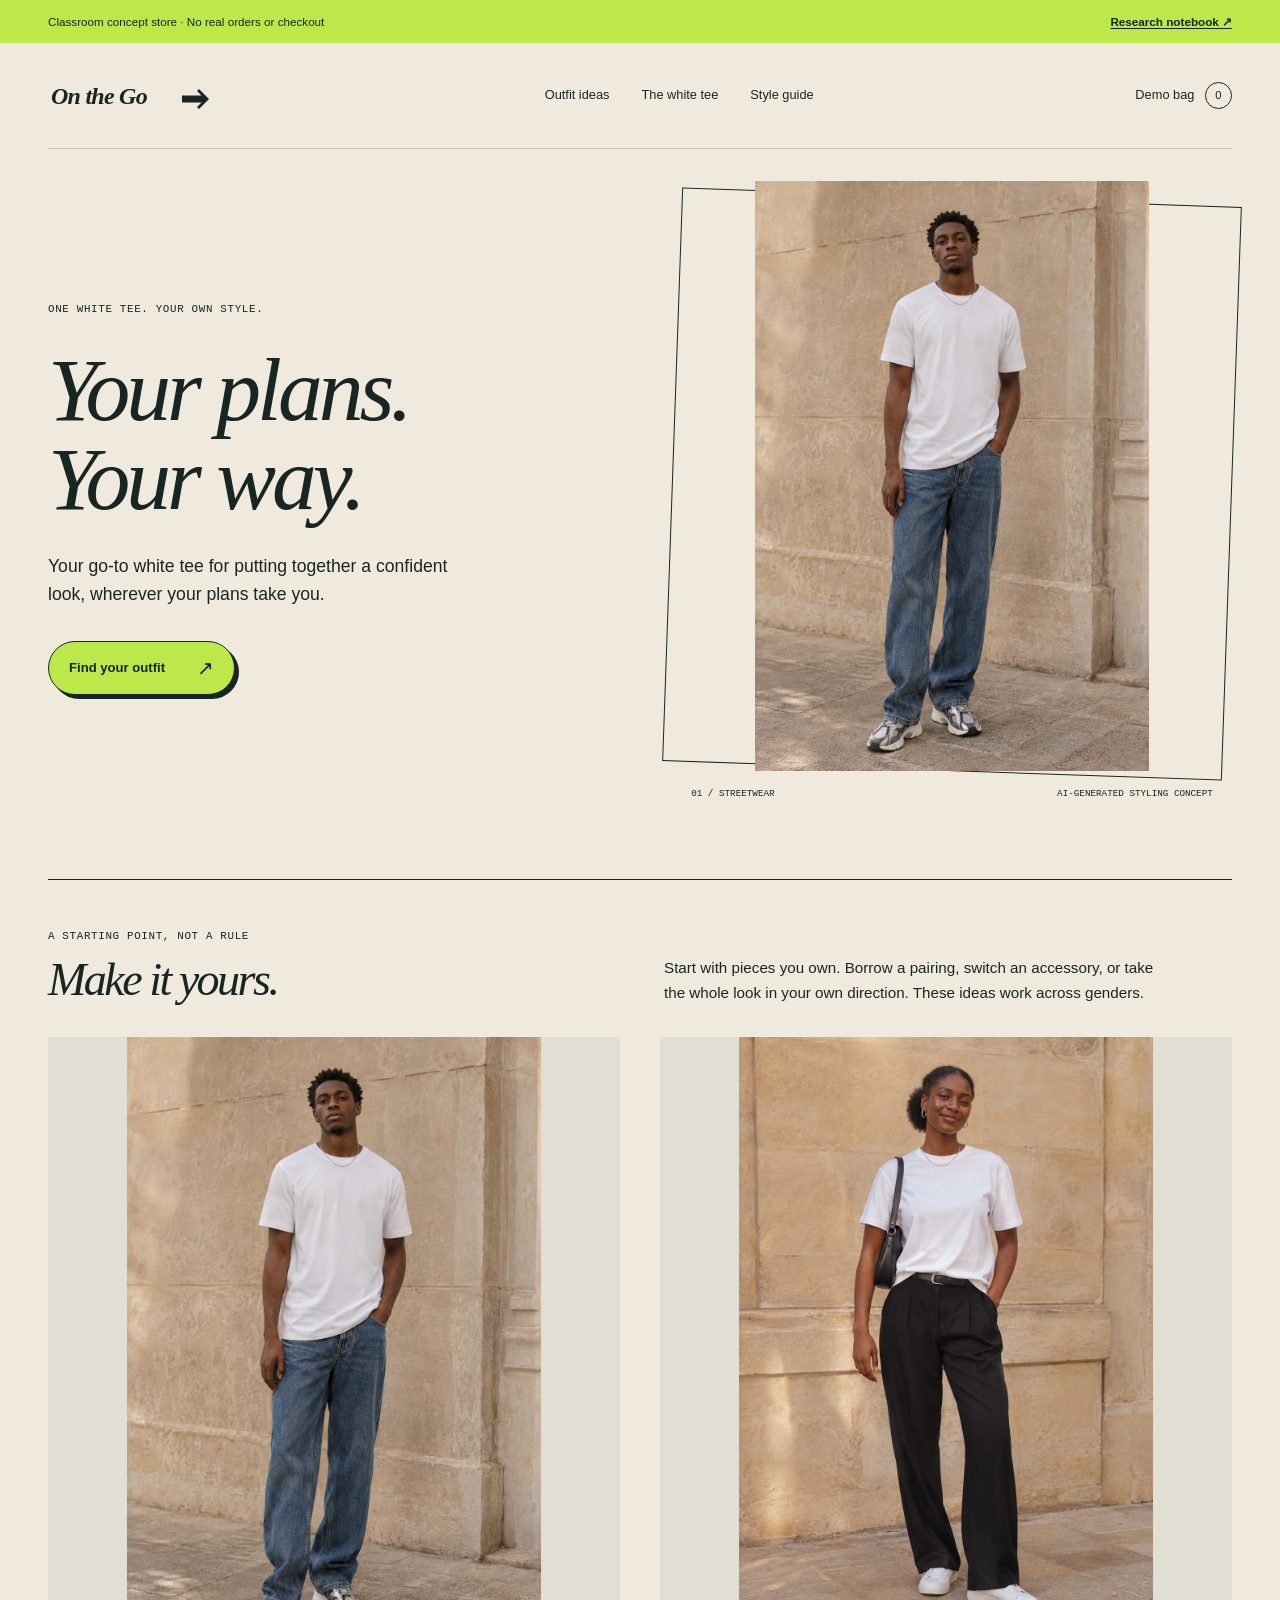
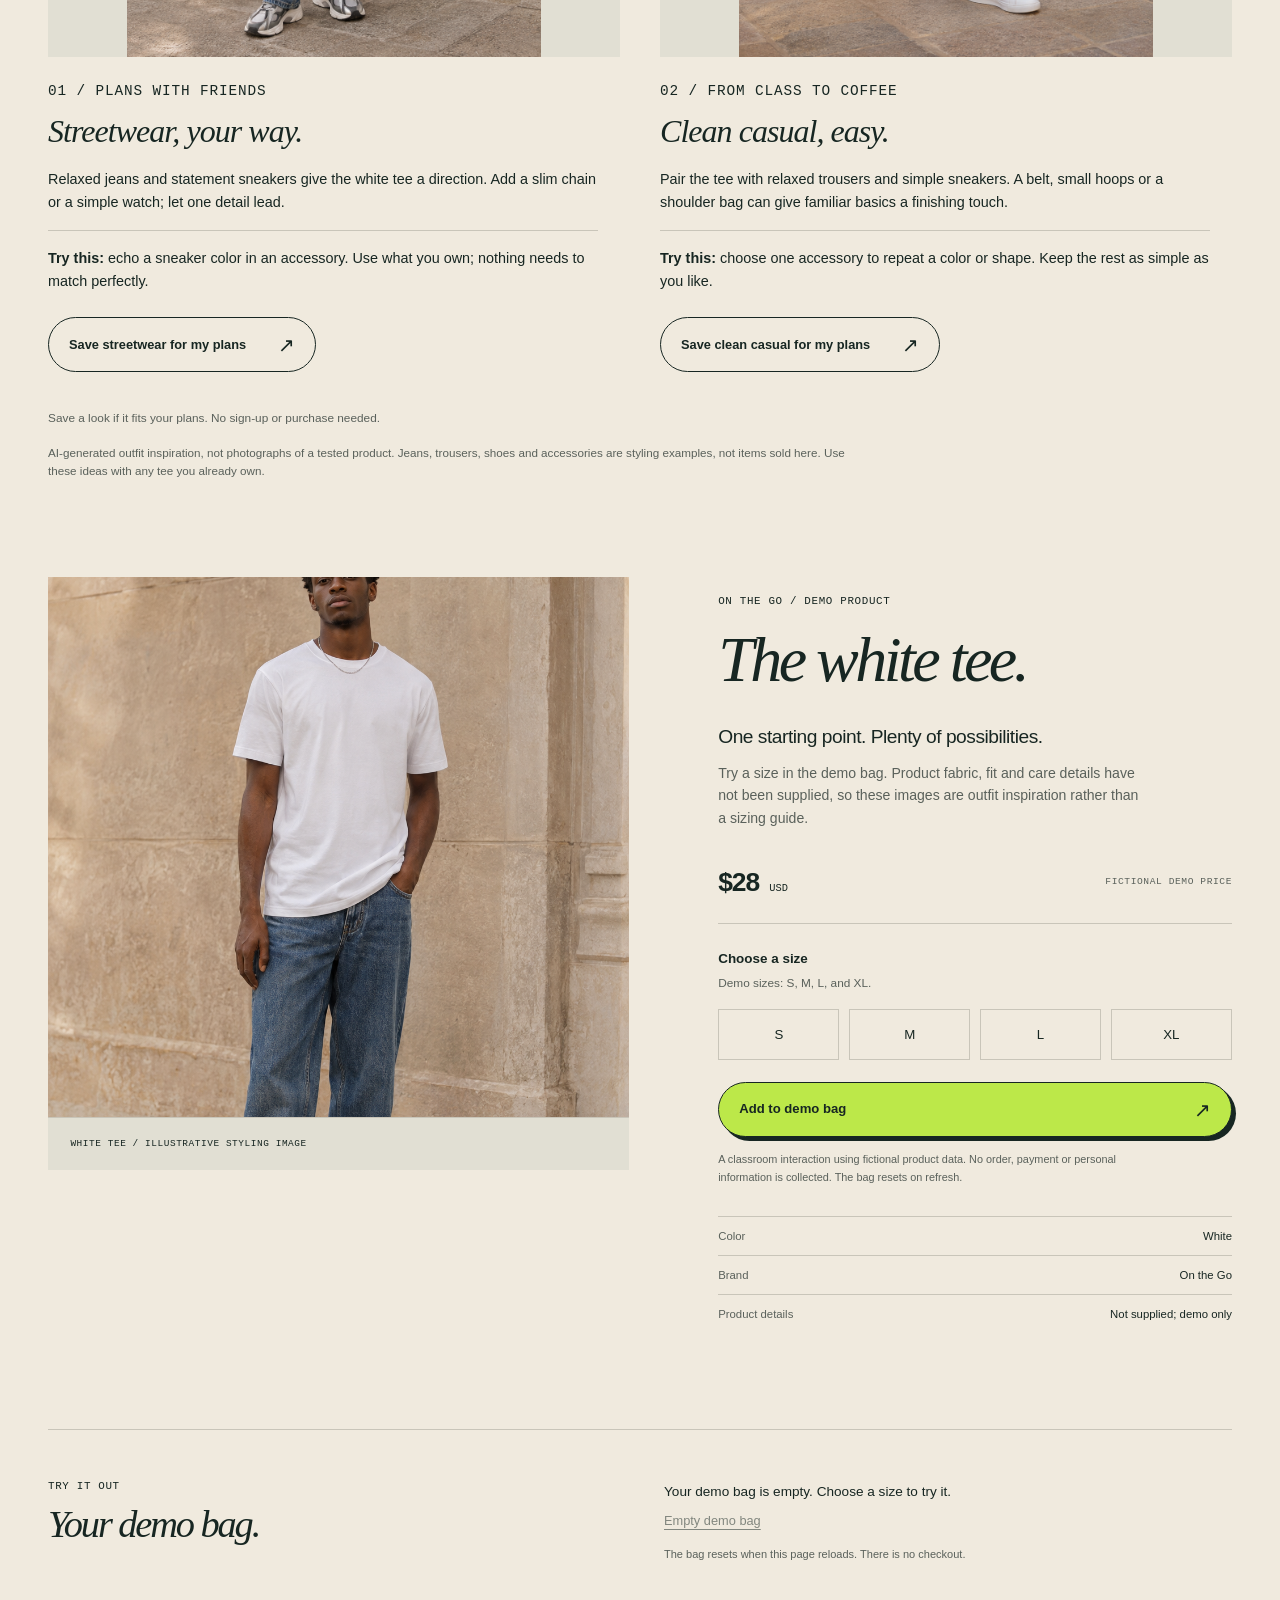
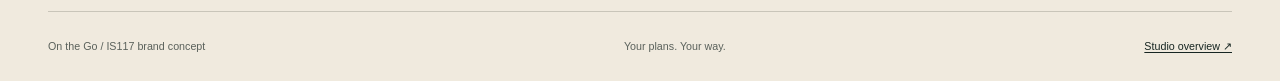
==== commit c67bd5ba: "Replace PDF research with browsable On the Go notebook" ====
--- a/public/index.html
+++ b/public/index.html
@@ -17,7 +17,7 @@
     <a class="skip-link" href="#main">Skip to content</a>
     <aside class="starter-notice" aria-label="Demo information">
       <span>Classroom concept store · No real orders or checkout</span
-      ><a href="studio.html">About the studio ↗</a>
+      ><a href="research/index.html">Research notebook ↗</a>
     </aside>
     <header class="site-header wrap">
       <a
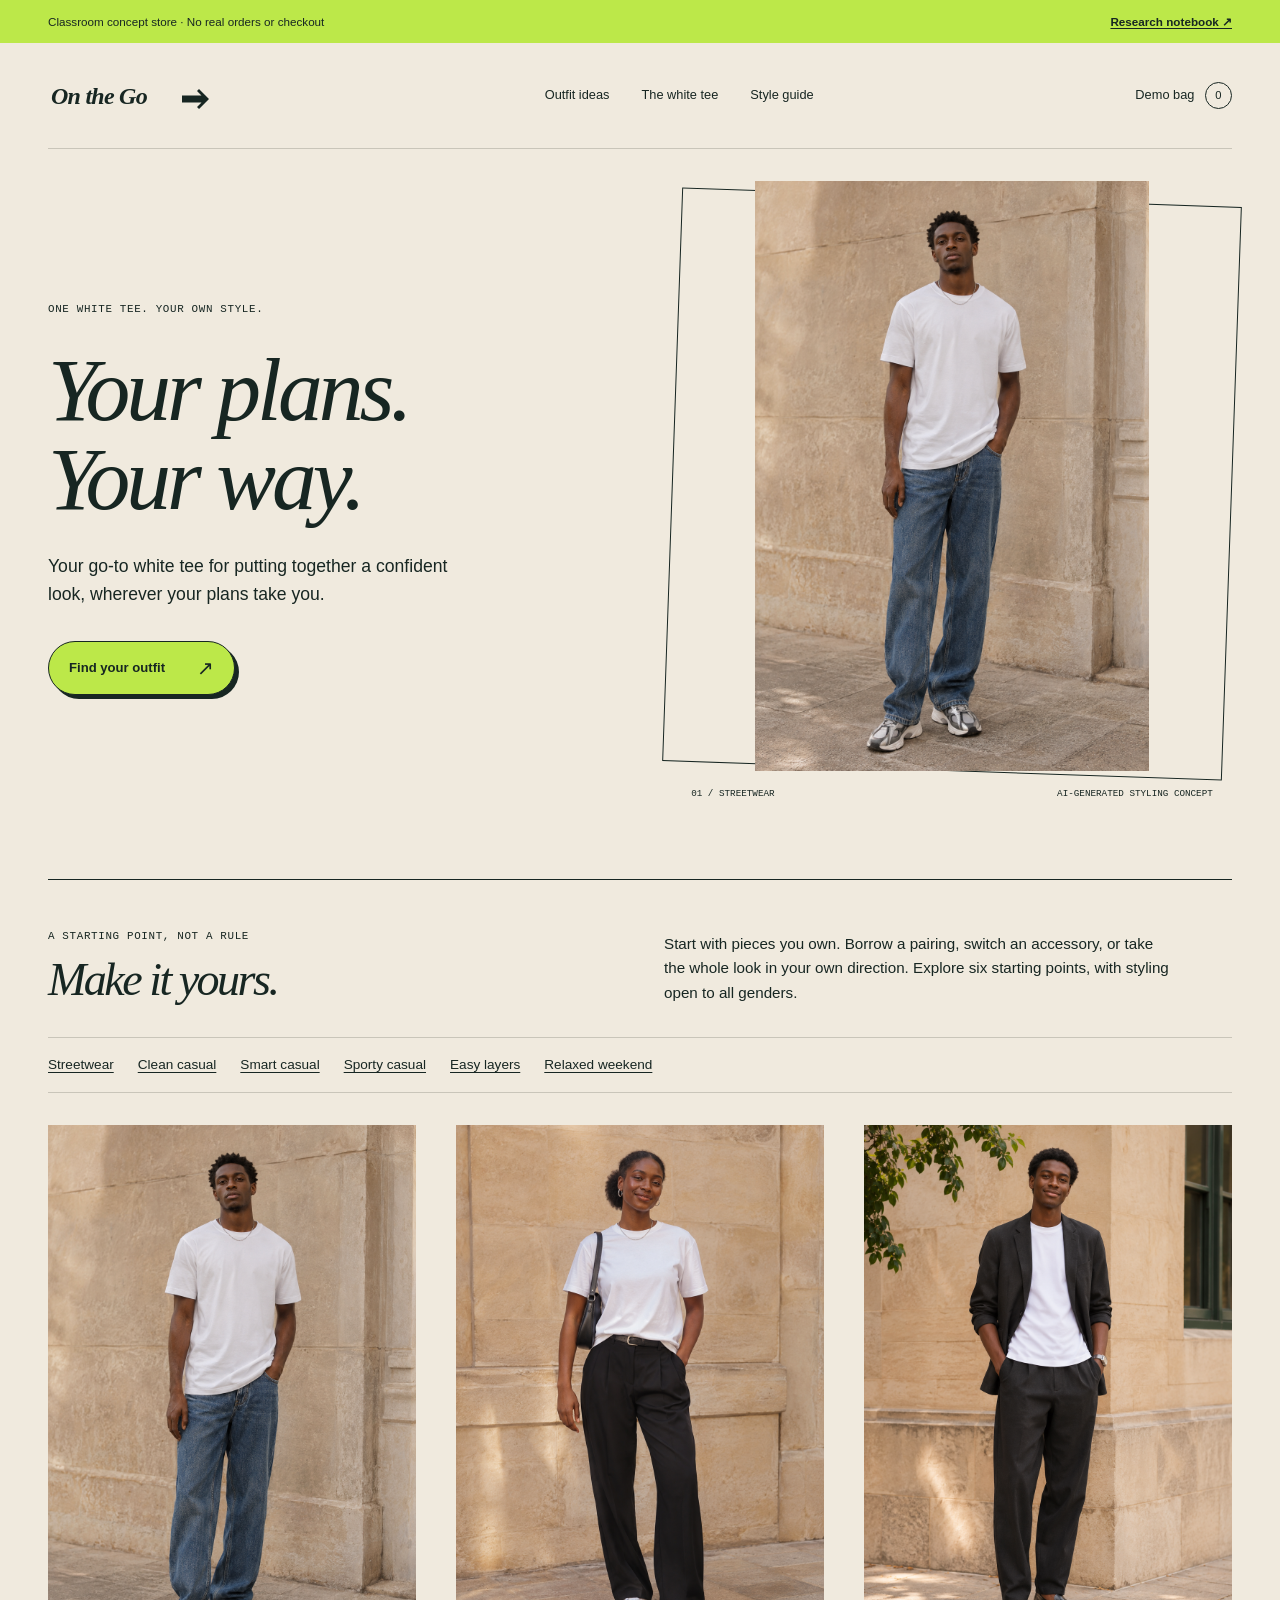
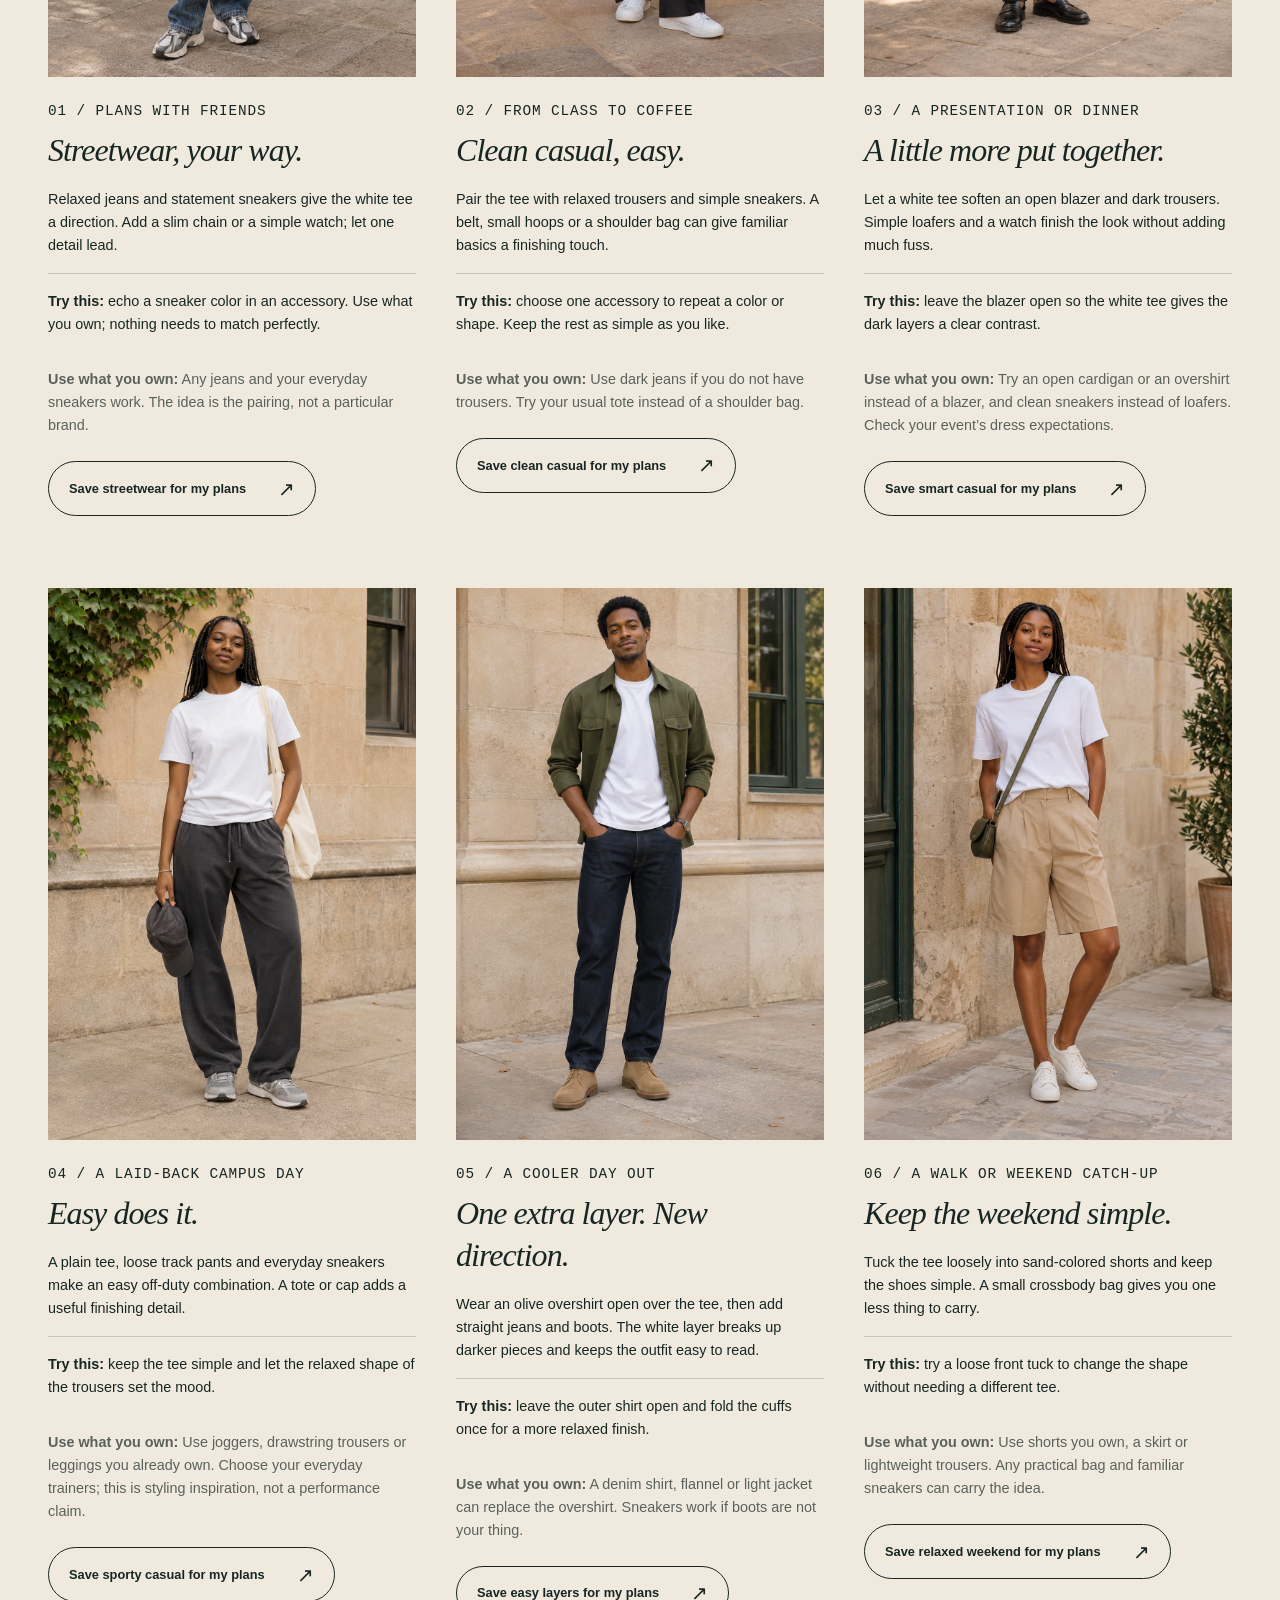
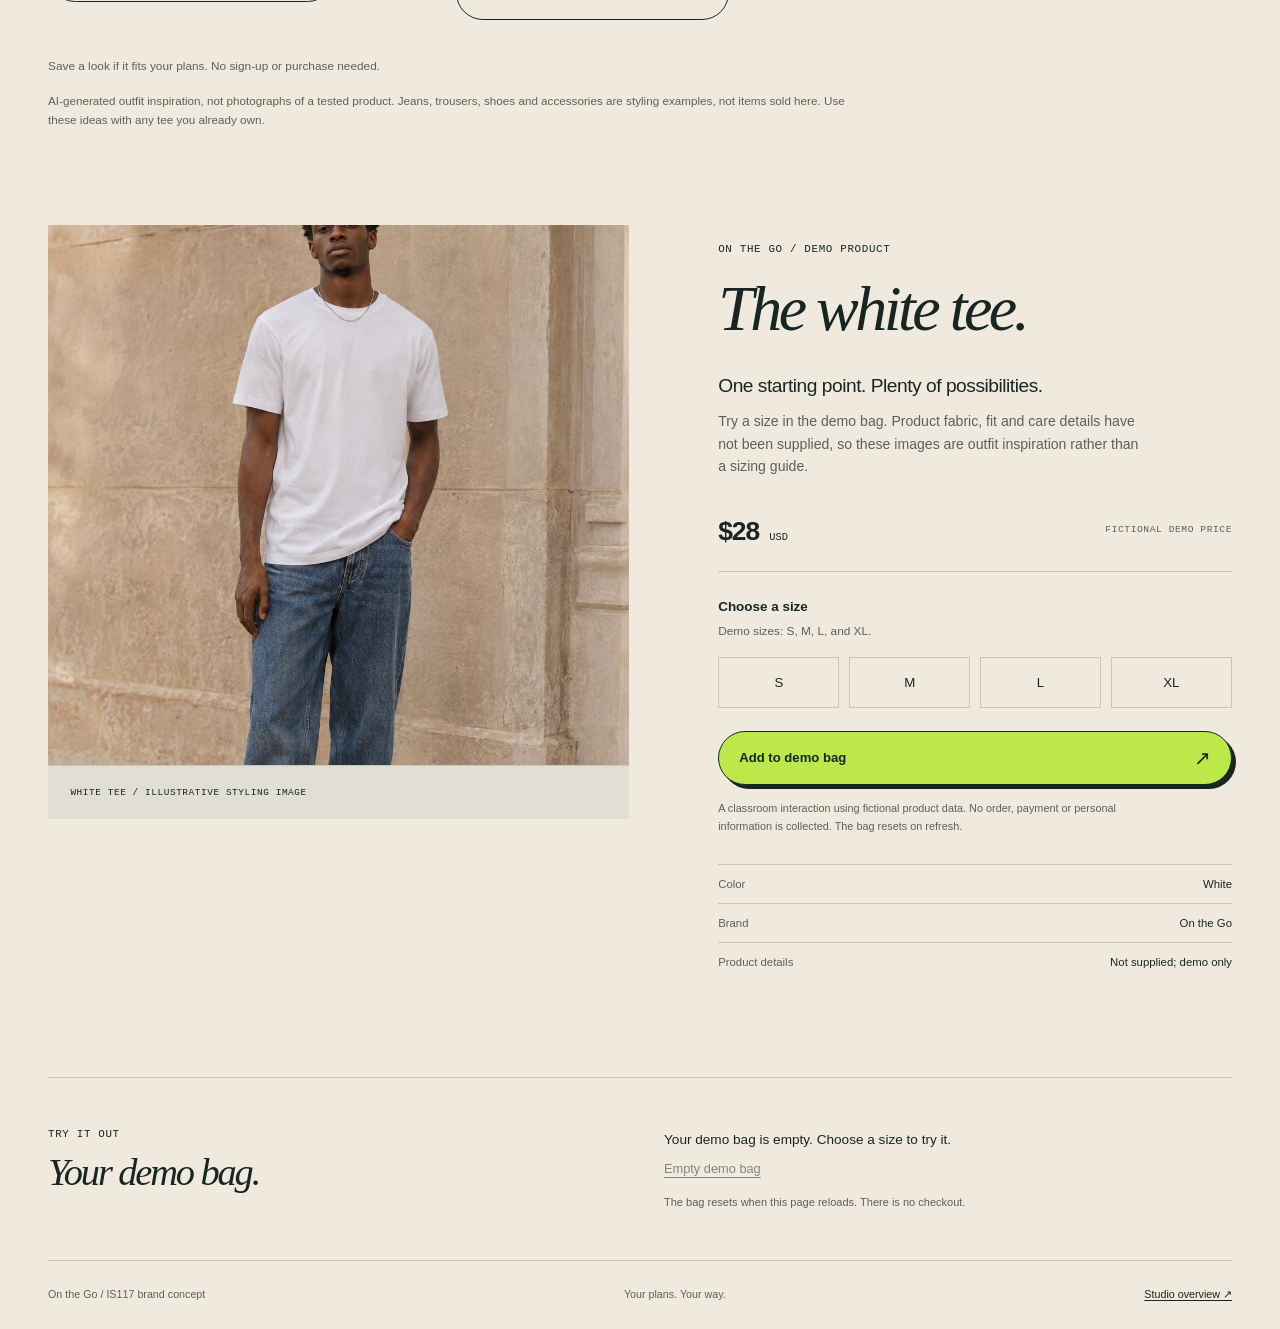
==== commit 292870ab: "Add six styling ideas and a concise Research summary" ====
--- a/public/index.html
+++ b/public/index.html
@@ -79,18 +79,31 @@
           </div>
           <p>
             Start with pieces you own. Borrow a pairing, switch an accessory, or
-            take the whole look in your own direction. These ideas work across
-            genders.
+            take the whole look in your own direction. Explore six starting
+            points, with styling open to all genders.
           </p>
         </div>
+        <nav class="outfit-jumps" aria-label="Choose an outfit idea">
+          <a href="#look-streetwear">Streetwear</a
+          ><a href="#look-casual">Clean casual</a
+          ><a href="#look-smart-casual">Smart casual</a
+          ><a href="#look-sporty">Sporty casual</a
+          ><a href="#look-layered">Easy layers</a
+          ><a href="#look-weekend">Relaxed weekend</a>
+        </nav>
         <div class="outfit-grid">
-          <article class="outfit-card" aria-labelledby="streetwear-title">
+          <article
+            class="outfit-card"
+            id="look-streetwear"
+            aria-labelledby="streetwear-title"
+          >
             <img
               class="outfit-photo"
               src="assets/on-the-go-streetwear-v2.png"
               alt="AI-generated streetwear look worn by a Black man: white tee, blue jeans, silver chain and gray-and-white sneakers"
               width="1024"
               height="1536"
+              loading="lazy"
             />
             <div class="outfit-card-copy">
               <p class="eyebrow">01 / Plans with friends</p>
@@ -104,10 +117,15 @@
                 <strong>Try this:</strong> echo a sneaker color in an accessory.
                 Use what you own; nothing needs to match perfectly.
               </p>
+              <p class="outfit-swap">
+                <strong>Use what you own:</strong> Any jeans and your everyday
+                sneakers work. The idea is the pairing, not a particular brand.
+              </p>
               <button
                 class="button button-secondary save-look"
                 type="button"
                 data-look="streetwear"
+                data-look-name="Streetwear"
                 aria-expanded="false"
                 aria-controls="streetwear-plan"
               >
@@ -136,13 +154,18 @@
               </div>
             </div>
           </article>
-          <article class="outfit-card" aria-labelledby="casual-title">
+          <article
+            class="outfit-card"
+            id="look-casual"
+            aria-labelledby="casual-title"
+          >
             <img
               class="outfit-photo"
               src="assets/on-the-go-clean-casual-v1.png"
               alt="AI-generated clean casual look worn by a Black woman: white tee, black trousers, simple sneakers, silver jewelry and a dark shoulder bag"
               width="1024"
               height="1536"
+              loading="lazy"
             />
             <div class="outfit-card-copy">
               <p class="eyebrow">02 / From class to coffee</p>
@@ -156,10 +179,15 @@
                 <strong>Try this:</strong> choose one accessory to repeat a
                 color or shape. Keep the rest as simple as you like.
               </p>
+              <p class="outfit-swap">
+                <strong>Use what you own:</strong> Use dark jeans if you do not
+                have trousers. Try your usual tote instead of a shoulder bag.
+              </p>
               <button
                 class="button button-secondary save-look"
                 type="button"
                 data-look="casual"
+                data-look-name="Clean casual"
                 aria-expanded="false"
                 aria-controls="casual-plan"
               >
@@ -184,6 +212,258 @@
                   data-look="casual"
                 >
                   Remove saved clean casual look
+                </button>
+              </div>
+            </div>
+          </article>
+          <article
+            class="outfit-card"
+            id="look-smart-casual"
+            aria-labelledby="smart-casual-title"
+          >
+            <img
+              class="outfit-photo"
+              src="assets/on-the-go-smart-casual-v1.png"
+              alt="AI-generated smart casual outfit on a Black man: white tee, open charcoal blazer, relaxed dark trousers, black loafers and a watch"
+              width="1024"
+              height="1536"
+              loading="lazy"
+            />
+            <div class="outfit-card-copy">
+              <p class="eyebrow">03 / A presentation or dinner</p>
+              <h3 id="smart-casual-title">A little more put together.</h3>
+              <p>
+                Let a white tee soften an open blazer and dark trousers. Simple
+                loafers and a watch finish the look without adding much fuss.
+              </p>
+              <p class="outfit-tip">
+                <strong>Try this:</strong> leave the blazer open so the white
+                tee gives the dark layers a clear contrast.
+              </p>
+              <p class="outfit-swap">
+                <strong>Use what you own:</strong> Try an open cardigan or an
+                overshirt instead of a blazer, and clean sneakers instead of
+                loafers. Check your event’s dress expectations.
+              </p>
+              <button
+                class="button button-secondary save-look"
+                type="button"
+                data-look="smart-casual"
+                data-look-name="Smart casual"
+                aria-expanded="false"
+                aria-controls="smart-casual-plan"
+              >
+                Save smart casual for my plans <span aria-hidden="true">↗</span>
+              </button>
+              <div class="look-plan" id="smart-casual-plan" hidden>
+                <h4>Your smart casual checklist</h4>
+                <ul>
+                  <li>A white tee</li>
+                  <li>An open blazer, cardigan or overshirt</li>
+                  <li>Dark trousers or neat dark jeans</li>
+                  <li>Loafers or clean sneakers</li>
+                </ul>
+                <p>
+                  A starting point for the look you chose. Save is temporary and
+                  clears on refresh.
+                </p>
+                <a href="#product-title">Try the white tee in the demo bag →</a
+                ><button
+                  class="text-button remove-look"
+                  type="button"
+                  data-look="smart-casual"
+                >
+                  Remove saved smart casual look
+                </button>
+              </div>
+            </div>
+          </article>
+          <article
+            class="outfit-card"
+            id="look-sporty"
+            aria-labelledby="sporty-title"
+          >
+            <img
+              class="outfit-photo"
+              src="assets/on-the-go-sporty-v1.png"
+              alt="AI-generated sporty casual outfit on a Black woman: white tee, charcoal drawstring track pants, gray sneakers, canvas tote and a cap held in one hand"
+              width="1024"
+              height="1536"
+              loading="lazy"
+            />
+            <div class="outfit-card-copy">
+              <p class="eyebrow">04 / A laid-back campus day</p>
+              <h3 id="sporty-title">Easy does it.</h3>
+              <p>
+                A plain tee, loose track pants and everyday sneakers make an
+                easy off-duty combination. A tote or cap adds a useful finishing
+                detail.
+              </p>
+              <p class="outfit-tip">
+                <strong>Try this:</strong> keep the tee simple and let the
+                relaxed shape of the trousers set the mood.
+              </p>
+              <p class="outfit-swap">
+                <strong>Use what you own:</strong> Use joggers, drawstring
+                trousers or leggings you already own. Choose your everyday
+                trainers; this is styling inspiration, not a performance claim.
+              </p>
+              <button
+                class="button button-secondary save-look"
+                type="button"
+                data-look="sporty"
+                data-look-name="Sporty casual"
+                aria-expanded="false"
+                aria-controls="sporty-plan"
+              >
+                Save sporty casual for my plans
+                <span aria-hidden="true">↗</span>
+              </button>
+              <div class="look-plan" id="sporty-plan" hidden>
+                <h4>Your sporty casual checklist</h4>
+                <ul>
+                  <li>A white tee</li>
+                  <li>Track pants, joggers or leggings</li>
+                  <li>Your everyday trainers</li>
+                  <li>An optional tote or cap</li>
+                </ul>
+                <p>
+                  A starting point for the look you chose. Save is temporary and
+                  clears on refresh.
+                </p>
+                <a href="#product-title">Try the white tee in the demo bag →</a
+                ><button
+                  class="text-button remove-look"
+                  type="button"
+                  data-look="sporty"
+                >
+                  Remove saved sporty casual look
+                </button>
+              </div>
+            </div>
+          </article>
+          <article
+            class="outfit-card"
+            id="look-layered"
+            aria-labelledby="layered-title"
+          >
+            <img
+              class="outfit-photo"
+              src="assets/on-the-go-layered-v1.png"
+              alt="AI-generated layered outfit on a Black man: white tee under an open olive overshirt, straight dark jeans and tan boots"
+              width="1024"
+              height="1536"
+              loading="lazy"
+            />
+            <div class="outfit-card-copy">
+              <p class="eyebrow">05 / A cooler day out</p>
+              <h3 id="layered-title">One extra layer. New direction.</h3>
+              <p>
+                Wear an olive overshirt open over the tee, then add straight
+                jeans and boots. The white layer breaks up darker pieces and
+                keeps the outfit easy to read.
+              </p>
+              <p class="outfit-tip">
+                <strong>Try this:</strong> leave the outer shirt open and fold
+                the cuffs once for a more relaxed finish.
+              </p>
+              <p class="outfit-swap">
+                <strong>Use what you own:</strong> A denim shirt, flannel or
+                light jacket can replace the overshirt. Sneakers work if boots
+                are not your thing.
+              </p>
+              <button
+                class="button button-secondary save-look"
+                type="button"
+                data-look="layered"
+                data-look-name="Easy layers"
+                aria-expanded="false"
+                aria-controls="layered-plan"
+              >
+                Save easy layers for my plans <span aria-hidden="true">↗</span>
+              </button>
+              <div class="look-plan" id="layered-plan" hidden>
+                <h4>Your easy layers checklist</h4>
+                <ul>
+                  <li>A white tee</li>
+                  <li>An open overshirt, denim shirt or light jacket</li>
+                  <li>Straight jeans</li>
+                  <li>Boots or sneakers</li>
+                </ul>
+                <p>
+                  A starting point for the look you chose. Save is temporary and
+                  clears on refresh.
+                </p>
+                <a href="#product-title">Try the white tee in the demo bag →</a
+                ><button
+                  class="text-button remove-look"
+                  type="button"
+                  data-look="layered"
+                >
+                  Remove saved easy layers look
+                </button>
+              </div>
+            </div>
+          </article>
+          <article
+            class="outfit-card"
+            id="look-weekend"
+            aria-labelledby="weekend-title"
+          >
+            <img
+              class="outfit-photo"
+              src="assets/on-the-go-weekend-v1.png"
+              alt="AI-generated relaxed weekend outfit on a Black woman: white tee tucked into sand-colored knee-length shorts, white sneakers and an understated crossbody bag"
+              width="1024"
+              height="1536"
+              loading="lazy"
+            />
+            <div class="outfit-card-copy">
+              <p class="eyebrow">06 / A walk or weekend catch-up</p>
+              <h3 id="weekend-title">Keep the weekend simple.</h3>
+              <p>
+                Tuck the tee loosely into sand-colored shorts and keep the shoes
+                simple. A small crossbody bag gives you one less thing to carry.
+              </p>
+              <p class="outfit-tip">
+                <strong>Try this:</strong> try a loose front tuck to change the
+                shape without needing a different tee.
+              </p>
+              <p class="outfit-swap">
+                <strong>Use what you own:</strong> Use shorts you own, a skirt
+                or lightweight trousers. Any practical bag and familiar sneakers
+                can carry the idea.
+              </p>
+              <button
+                class="button button-secondary save-look"
+                type="button"
+                data-look="weekend"
+                data-look-name="Relaxed weekend"
+                aria-expanded="false"
+                aria-controls="weekend-plan"
+              >
+                Save relaxed weekend for my plans
+                <span aria-hidden="true">↗</span>
+              </button>
+              <div class="look-plan" id="weekend-plan" hidden>
+                <h4>Your relaxed weekend checklist</h4>
+                <ul>
+                  <li>A white tee</li>
+                  <li>Shorts, a skirt or lightweight trousers</li>
+                  <li>Simple sneakers</li>
+                  <li>An optional crossbody bag or tote</li>
+                </ul>
+                <p>
+                  A starting point for the look you chose. Save is temporary and
+                  clears on refresh.
+                </p>
+                <a href="#product-title">Try the white tee in the demo bag →</a
+                ><button
+                  class="text-button remove-look"
+                  type="button"
+                  data-look="weekend"
+                >
+                  Remove saved relaxed weekend look
                 </button>
               </div>
             </div>
--- a/public/styles.css
+++ b/public/styles.css
@@ -1378,7 +1378,7 @@
 
 .outfit-grid {
   display: grid;
-  grid-template-columns: 1fr 1fr;
+  grid-template-columns: repeat(3, minmax(0, 1fr));
   gap: 2.5rem;
 }
 
@@ -1388,7 +1388,8 @@
 
 .outfit-photo {
   width: 100%;
-  height: 620px;
+  height: auto;
+  aspect-ratio: 2 / 3;
   object-fit: contain;
   background: var(--color-soft);
 }
@@ -1535,3 +1536,24 @@
     gap: 0.75rem;
   }
 }
+
+.outfit-jumps {
+  display: flex;
+  flex-wrap: wrap;
+  gap: 0.7rem 1.5rem;
+  margin-bottom: 2rem;
+  padding-block: 1rem;
+  border-block: 1px solid var(--color-line);
+  font-size: 0.85rem;
+}
+
+.outfit-swap {
+  margin-bottom: 1rem;
+  color: var(--color-muted);
+}
+
+@media (760px < width <= 1100px) {
+  .outfit-grid {
+    grid-template-columns: repeat(2, minmax(0, 1fr));
+  }
+}
